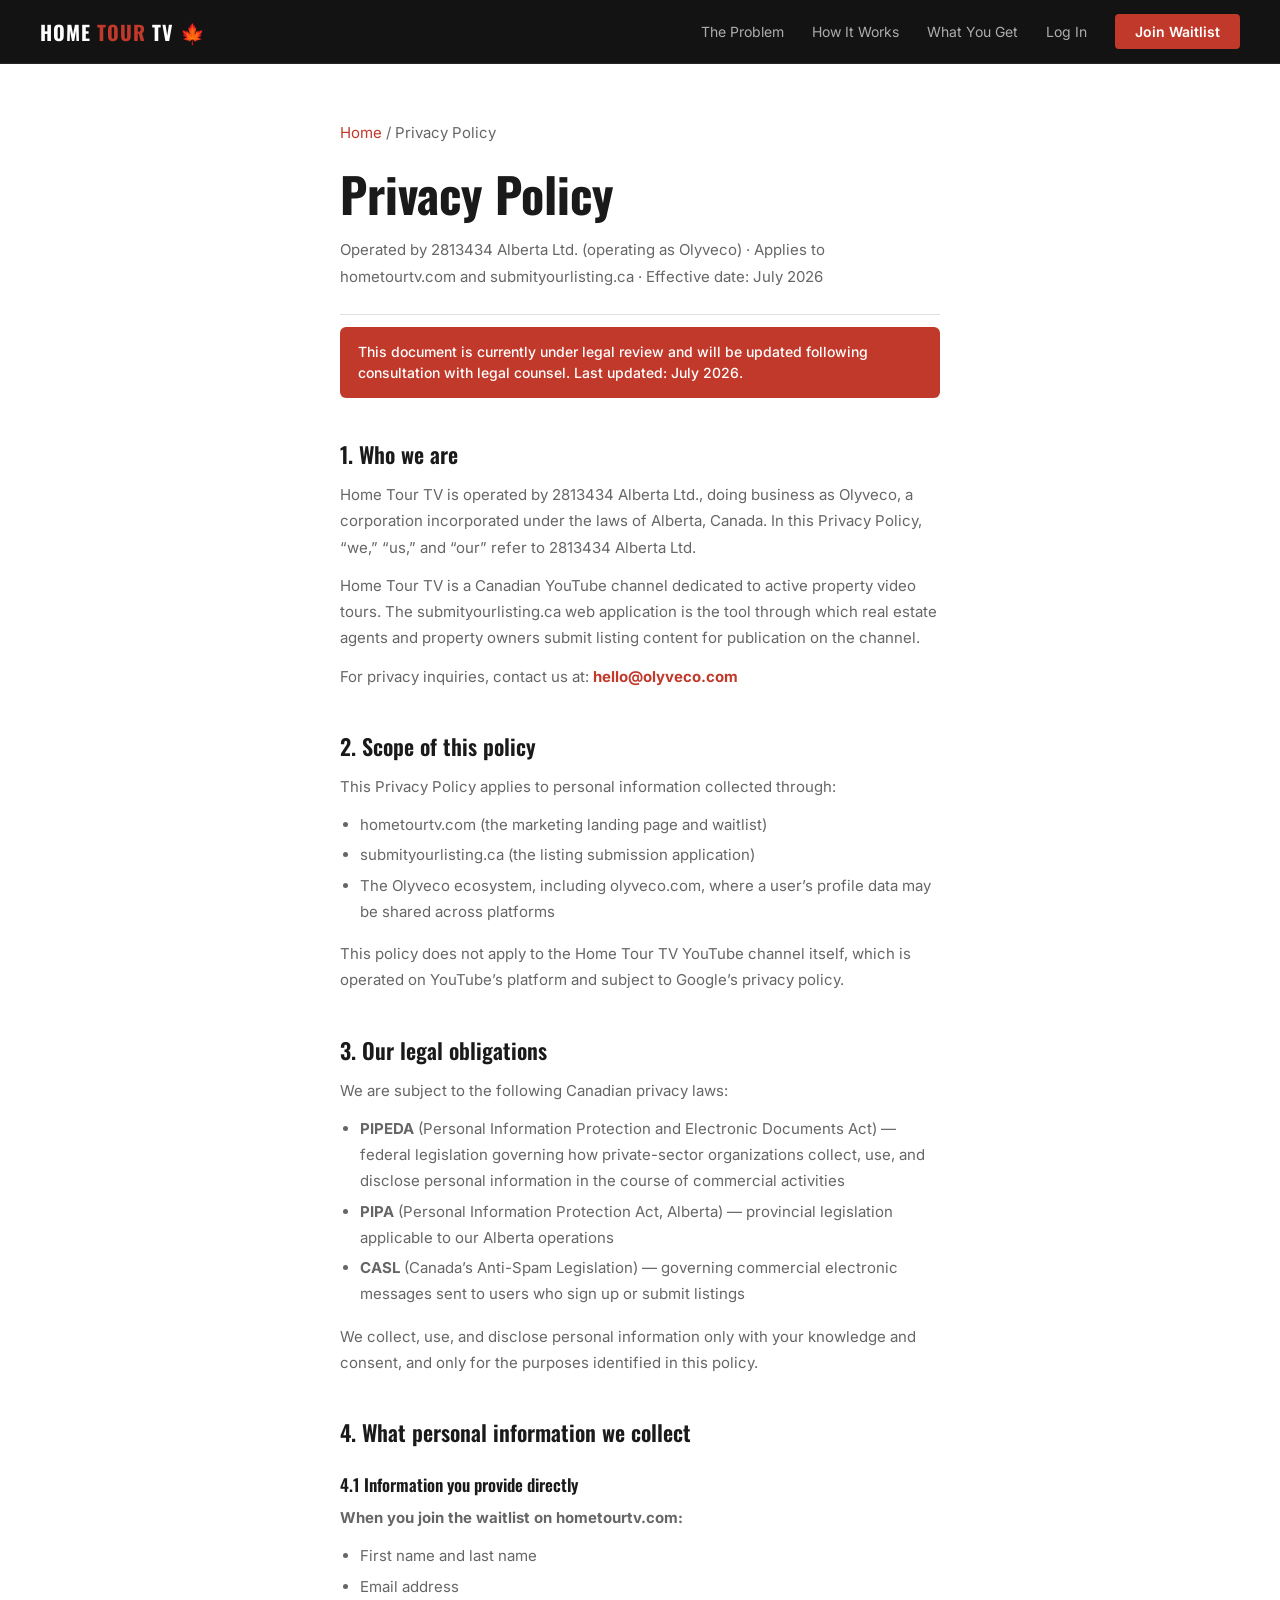
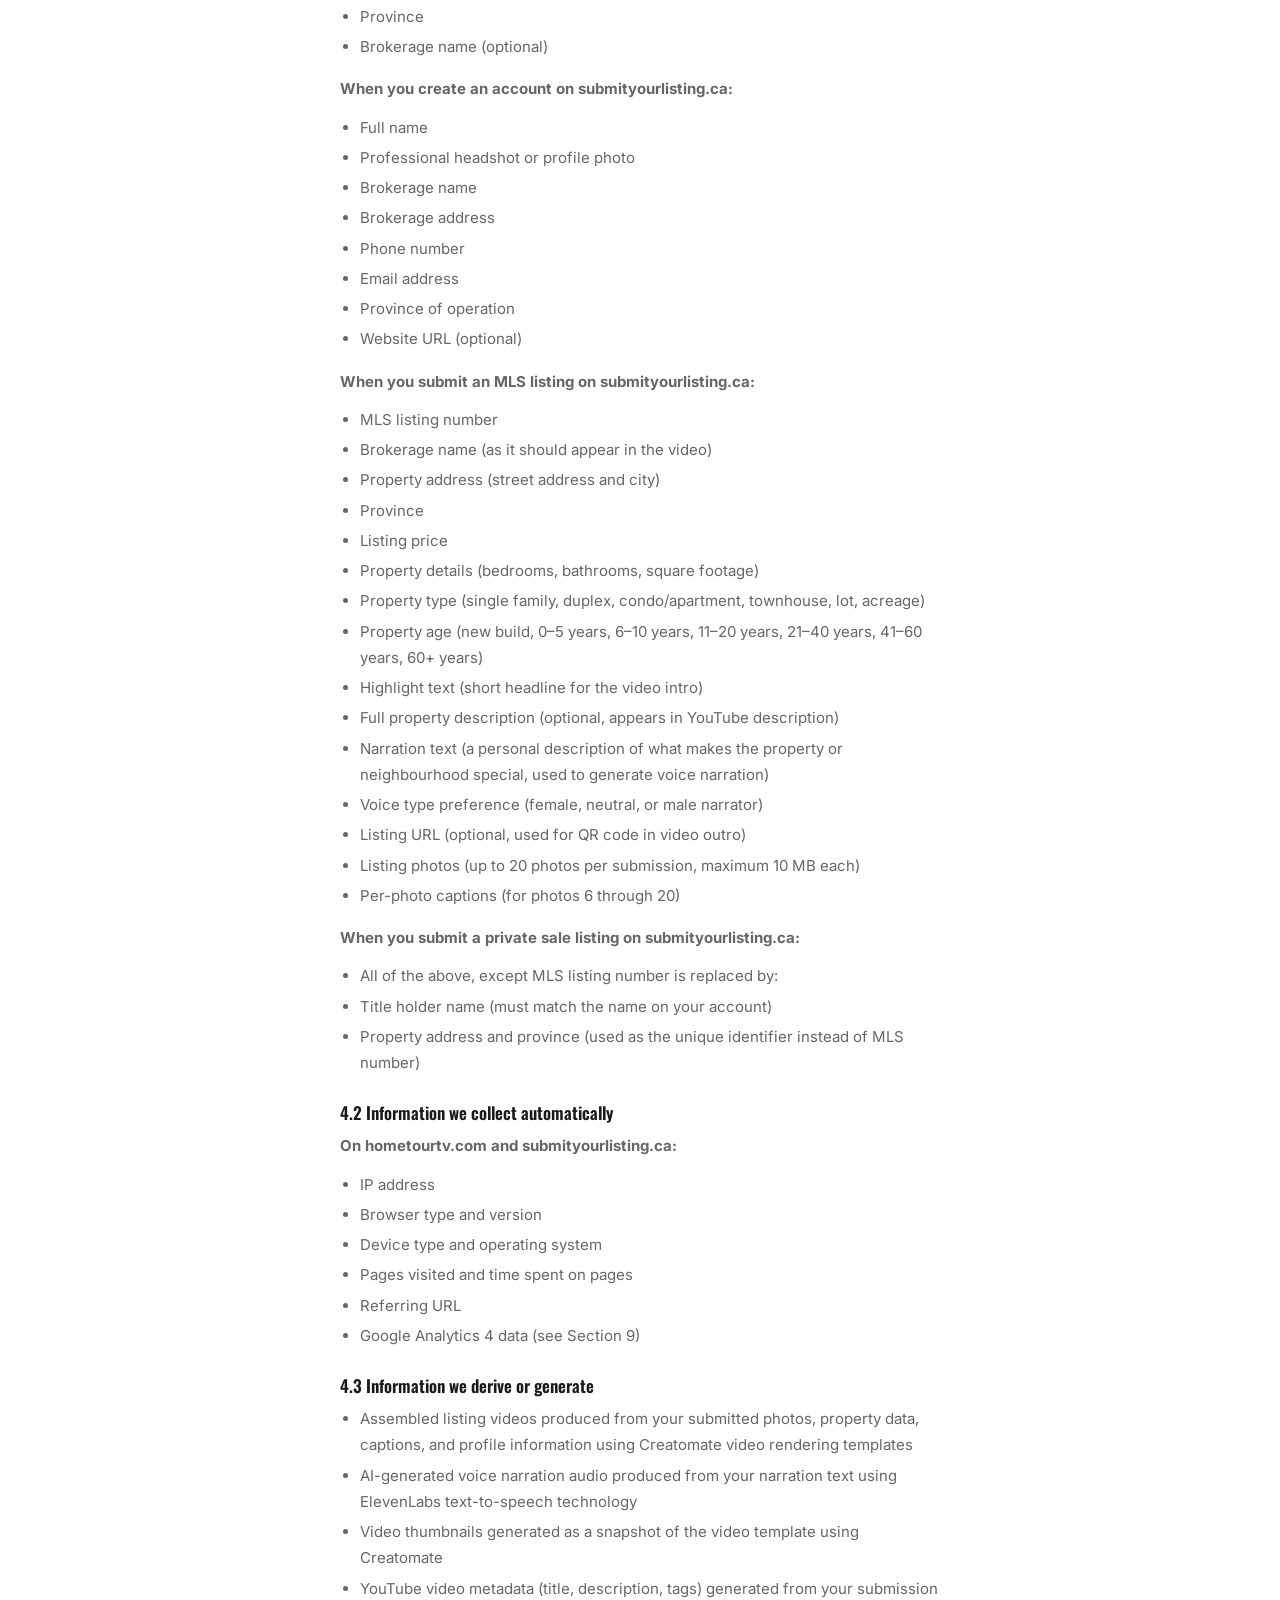
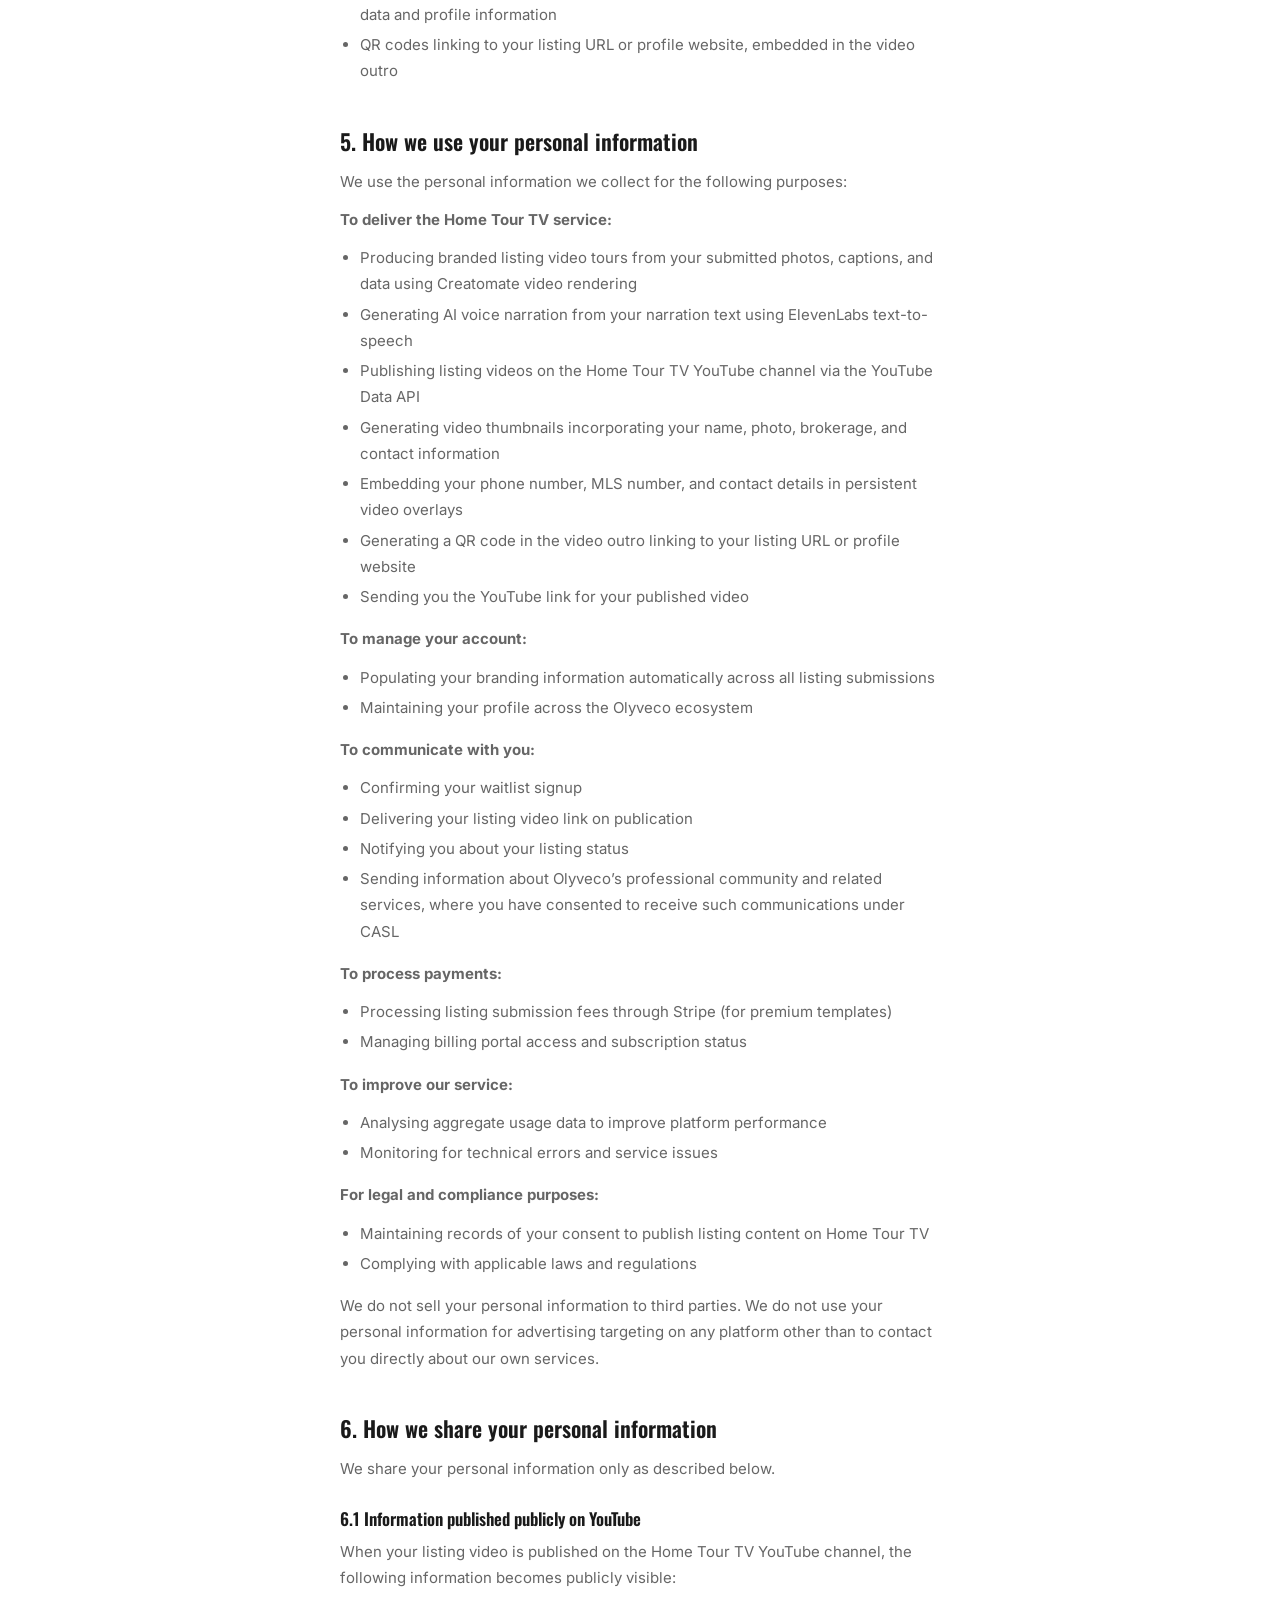
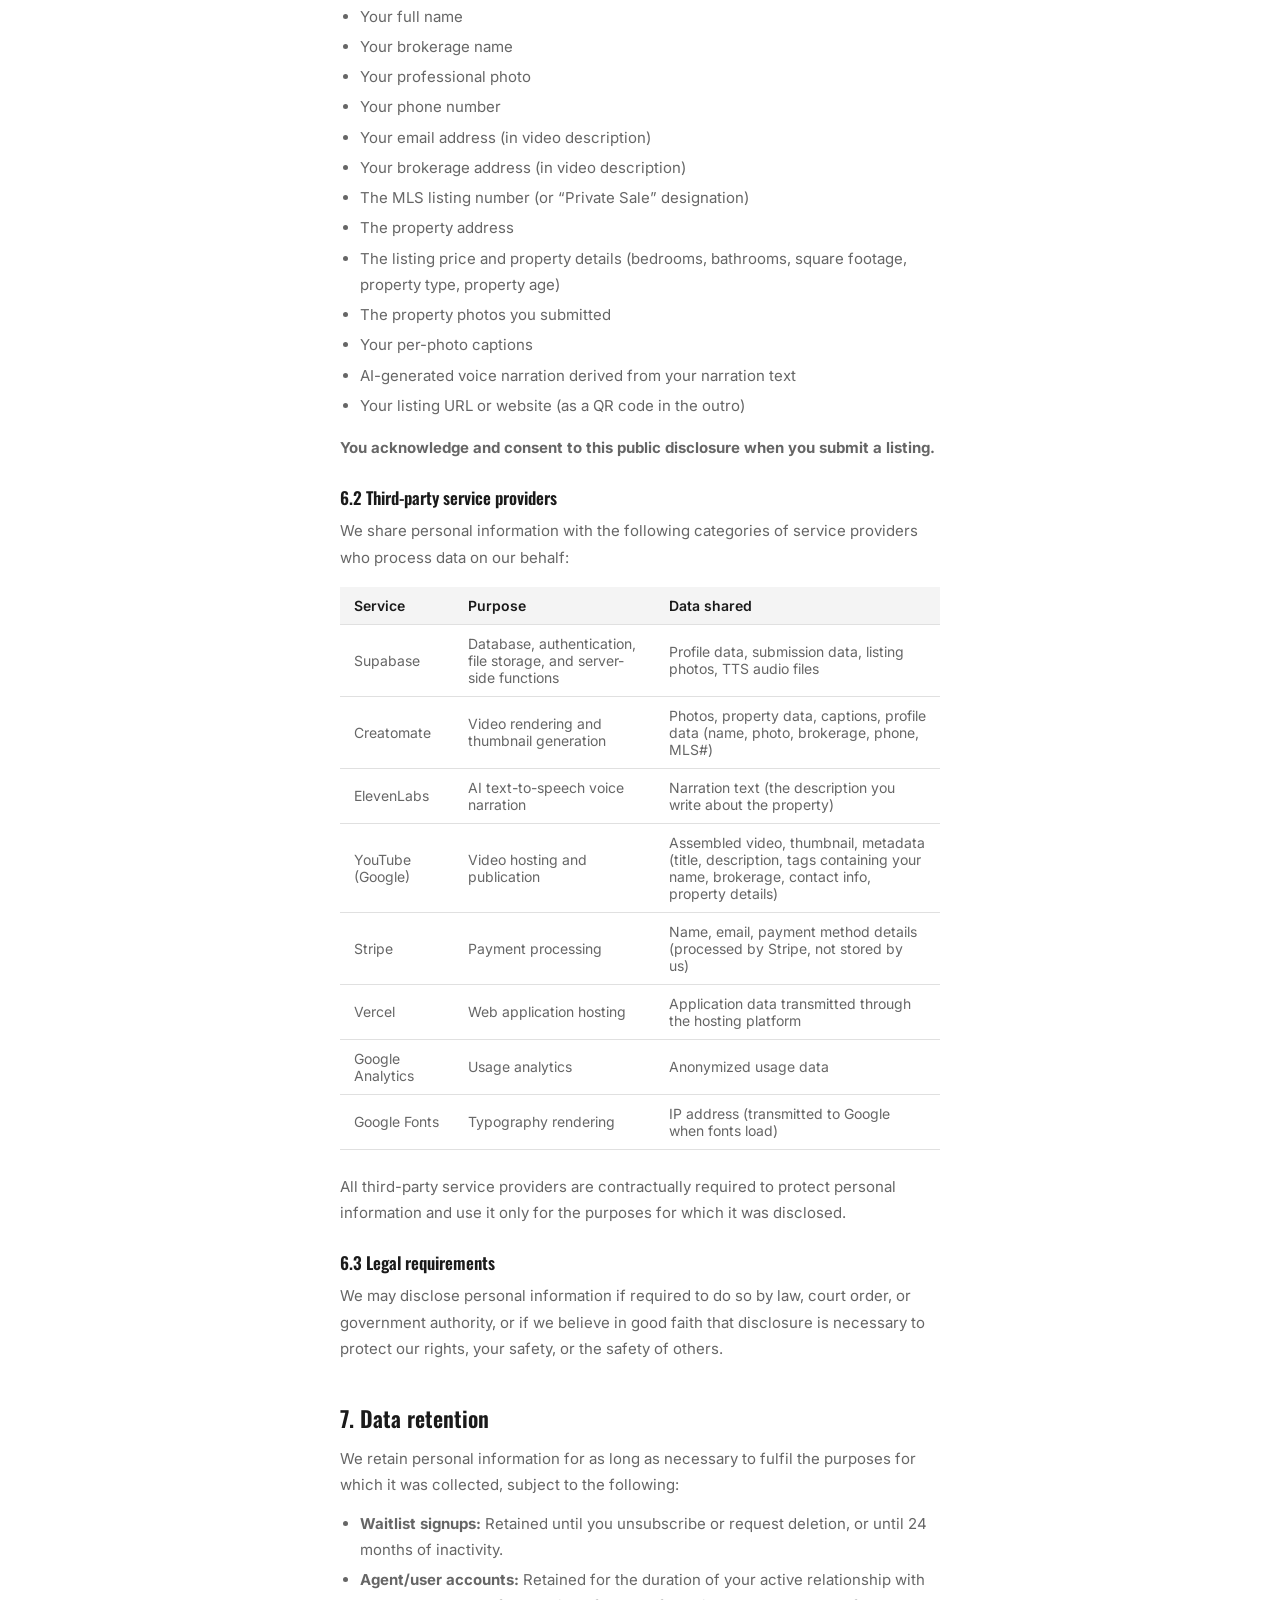
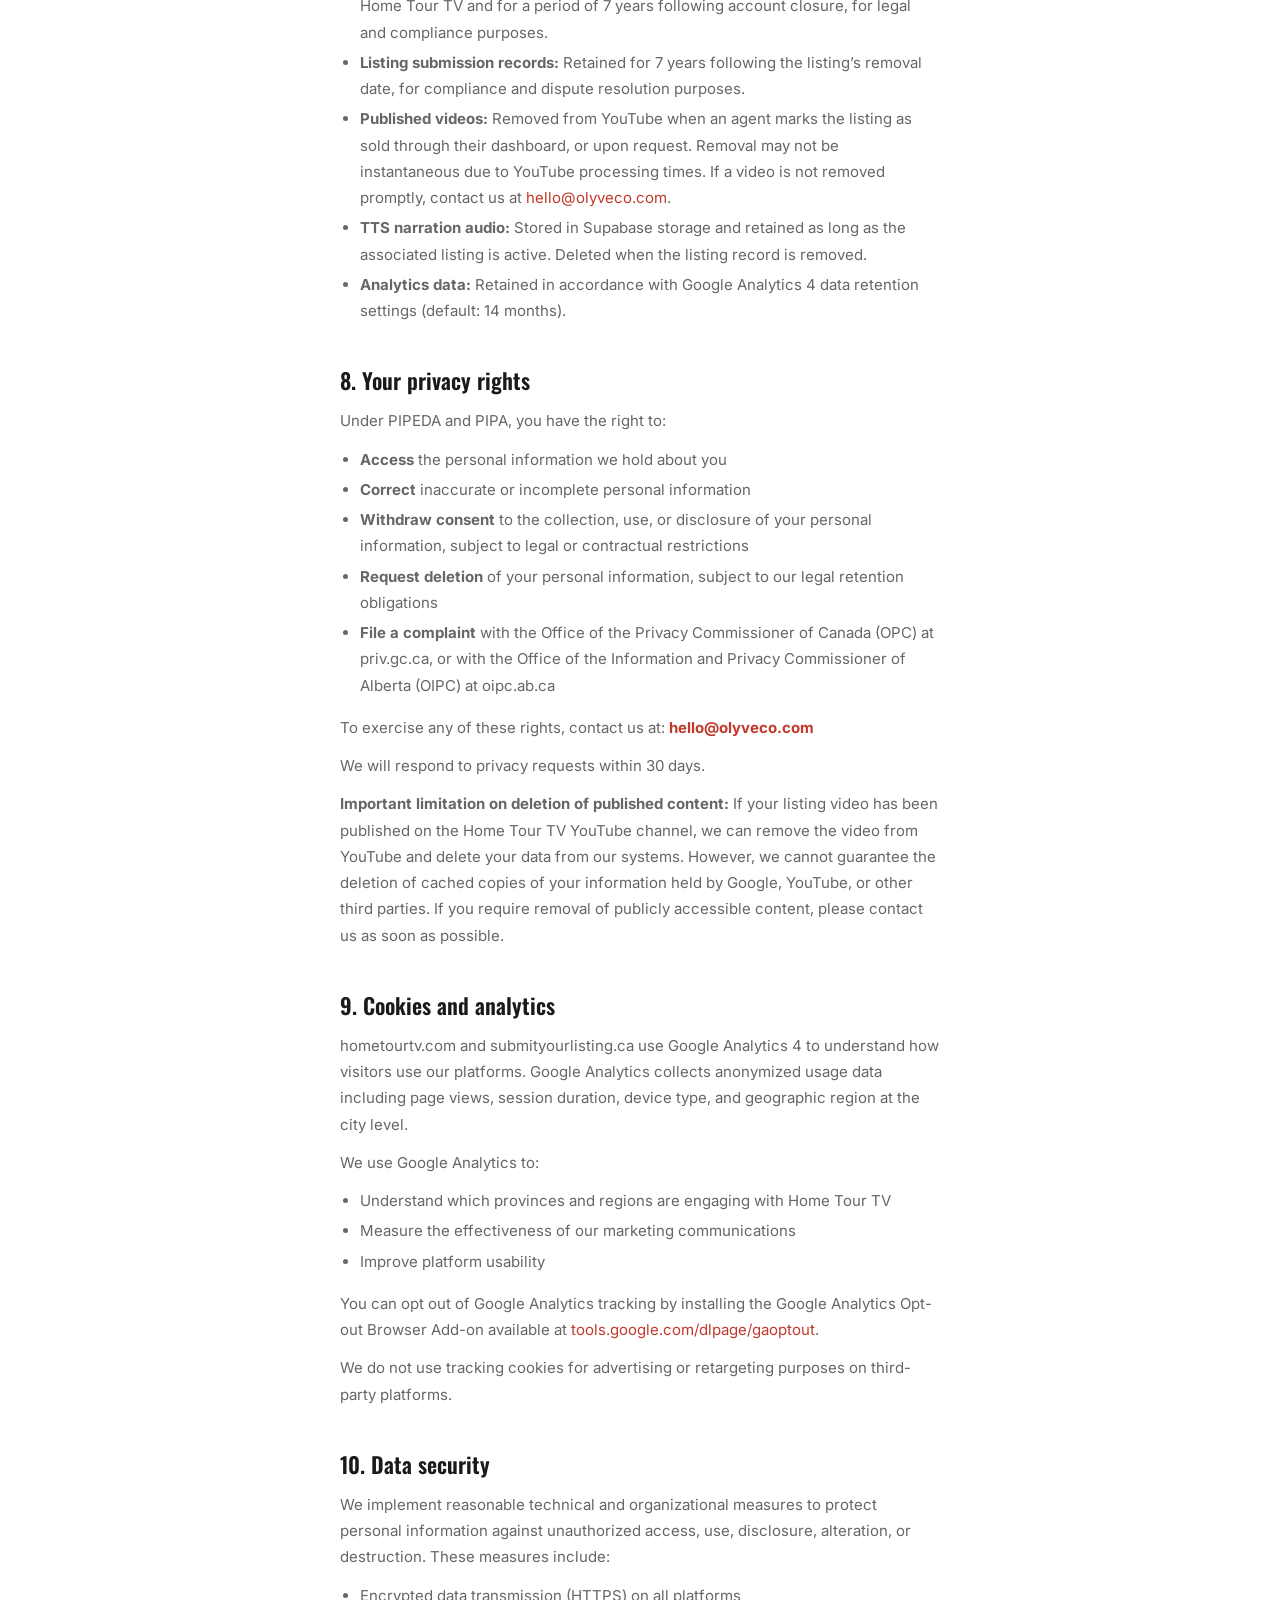
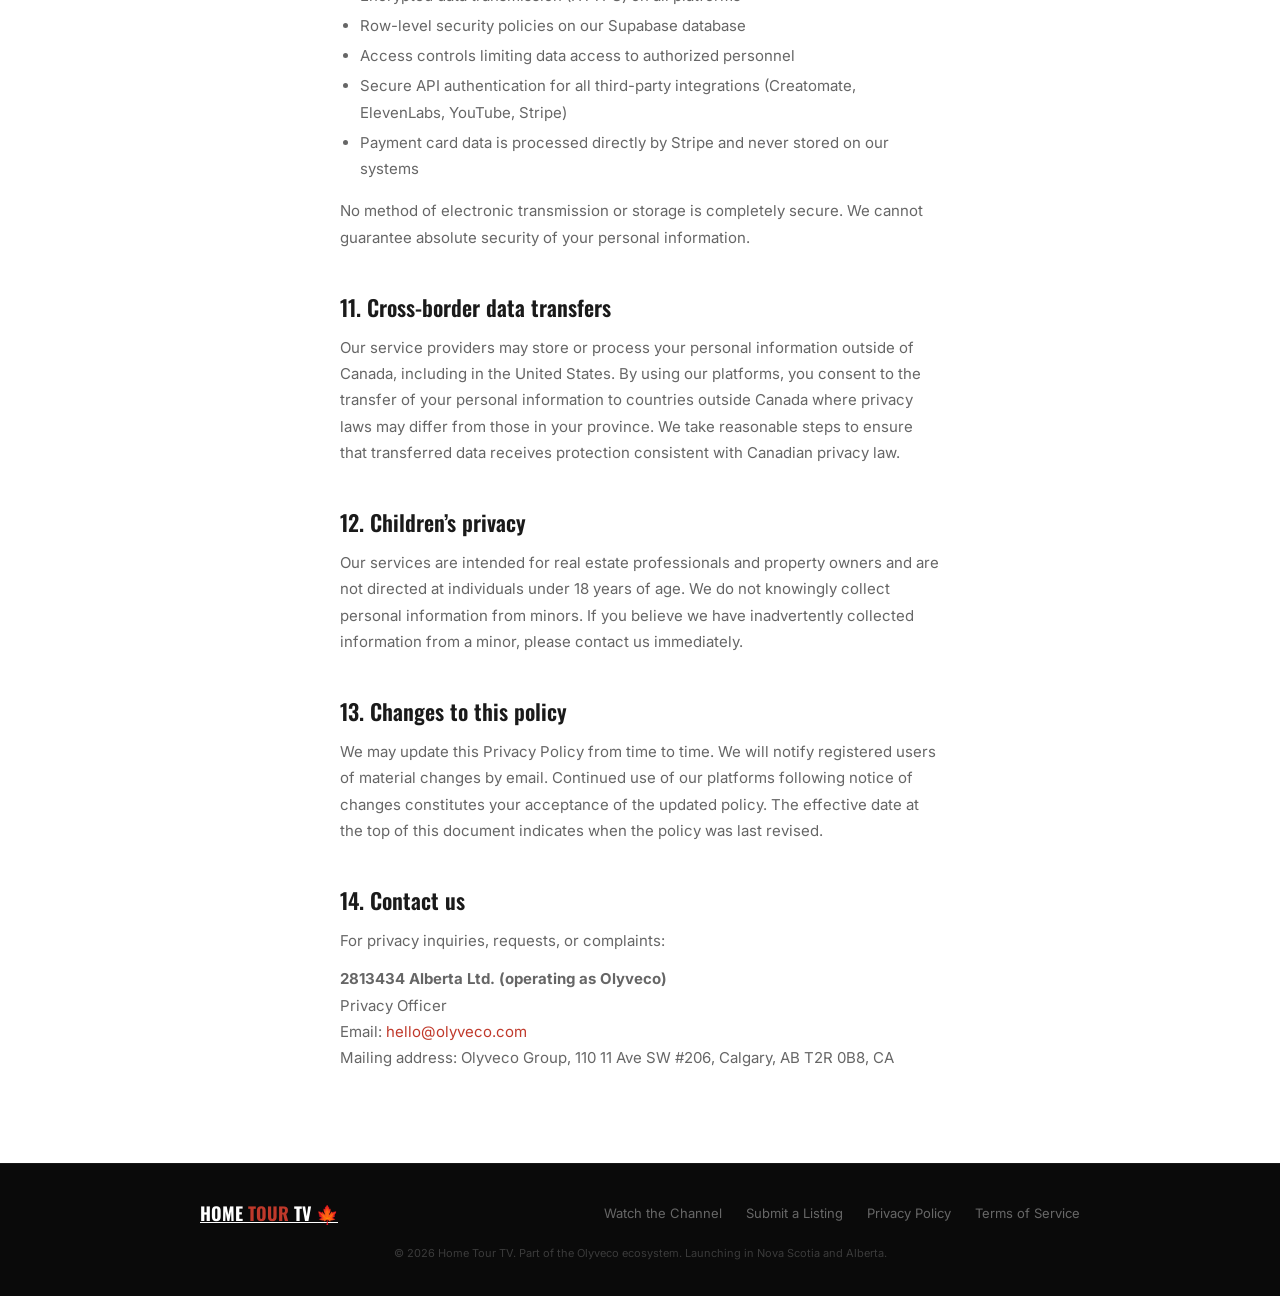
==== privacy-policy.html @ 57227f96 "Add /privacy-policy and /terms-of-service pages; fix 404s Full Privacy Policy and Terms of Service p" ====
<!DOCTYPE html>
<html lang="en">
<head>
<meta charset="UTF-8">
<meta name="viewport" content="width=device-width, initial-scale=1.0">
<title>Privacy Policy — Home Tour TV</title>
<meta name="description" content="Privacy Policy for Home Tour TV and submityourlisting.ca, operated by 2813434 Alberta Ltd. (Olyveco).">
<link rel="canonical" href="https://hometourtv.com/privacy-policy">
<link rel="icon" href="/images/favicon.png" type="image/png">
<link href="https://fonts.googleapis.com/css2?family=Oswald:wght@400;600;700&family=Inter:wght@400;500;600&display=swap" rel="stylesheet">
<link rel="stylesheet" href="/css/styles.css">
</head>
<body>

<nav>
  <a href="/" class="nav-logo-link"><div class="nav-logo">HOME <span>TOUR</span> TV &#127809;</div></a>
  <div class="nav-links">
    <a href="/#problem">The Problem</a>
    <a href="/#how">How It Works</a>
    <a href="/#features">What You Get</a>
    <a href="https://submityourlisting.ca/login">Log In</a>
    <a href="/#waitlist" class="nav-cta">Join Waitlist</a>
  </div>
</nav>

<div class="legal-page">
  <div class="legal-wrap">
    <p class="legal-breadcrumb"><a href="/">Home</a> / Privacy Policy</p>
    <h1>Privacy Policy</h1>
    <p class="legal-meta">Operated by 2813434 Alberta Ltd. (operating as Olyveco) &middot; Applies to hometourtv.com and submityourlisting.ca &middot; Effective date: July 2026</p>

    <div class="legal-banner">
      This document is currently under legal review and will be updated following consultation with legal counsel. Last updated: July 2026.
    </div>

    <h2>1. Who we are</h2>
    <p>Home Tour TV is operated by 2813434 Alberta Ltd., doing business as Olyveco, a corporation incorporated under the laws of Alberta, Canada. In this Privacy Policy, &ldquo;we,&rdquo; &ldquo;us,&rdquo; and &ldquo;our&rdquo; refer to 2813434 Alberta Ltd.</p>
    <p>Home Tour TV is a Canadian YouTube channel dedicated to active property video tours. The submityourlisting.ca web application is the tool through which real estate agents and property owners submit listing content for publication on the channel.</p>
    <p>For privacy inquiries, contact us at: <strong><a href="mailto:hello@olyveco.com">hello@olyveco.com</a></strong></p>

    <h2>2. Scope of this policy</h2>
    <p>This Privacy Policy applies to personal information collected through:</p>
    <ul>
      <li>hometourtv.com (the marketing landing page and waitlist)</li>
      <li>submityourlisting.ca (the listing submission application)</li>
      <li>The Olyveco ecosystem, including olyveco.com, where a user&rsquo;s profile data may be shared across platforms</li>
    </ul>
    <p>This policy does not apply to the Home Tour TV YouTube channel itself, which is operated on YouTube&rsquo;s platform and subject to Google&rsquo;s privacy policy.</p>

    <h2>3. Our legal obligations</h2>
    <p>We are subject to the following Canadian privacy laws:</p>
    <ul>
      <li><strong>PIPEDA</strong> (Personal Information Protection and Electronic Documents Act) &mdash; federal legislation governing how private-sector organizations collect, use, and disclose personal information in the course of commercial activities</li>
      <li><strong>PIPA</strong> (Personal Information Protection Act, Alberta) &mdash; provincial legislation applicable to our Alberta operations</li>
      <li><strong>CASL</strong> (Canada&rsquo;s Anti-Spam Legislation) &mdash; governing commercial electronic messages sent to users who sign up or submit listings</li>
    </ul>
    <p>We collect, use, and disclose personal information only with your knowledge and consent, and only for the purposes identified in this policy.</p>

    <h2>4. What personal information we collect</h2>

    <h3>4.1 Information you provide directly</h3>
    <p><strong>When you join the waitlist on hometourtv.com:</strong></p>
    <ul>
      <li>First name and last name</li>
      <li>Email address</li>
      <li>Province</li>
      <li>Brokerage name (optional)</li>
    </ul>
    <p><strong>When you create an account on submityourlisting.ca:</strong></p>
    <ul>
      <li>Full name</li>
      <li>Professional headshot or profile photo</li>
      <li>Brokerage name</li>
      <li>Brokerage address</li>
      <li>Phone number</li>
      <li>Email address</li>
      <li>Province of operation</li>
      <li>Website URL (optional)</li>
    </ul>
    <p><strong>When you submit an MLS listing on submityourlisting.ca:</strong></p>
    <ul>
      <li>MLS listing number</li>
      <li>Brokerage name (as it should appear in the video)</li>
      <li>Property address (street address and city)</li>
      <li>Province</li>
      <li>Listing price</li>
      <li>Property details (bedrooms, bathrooms, square footage)</li>
      <li>Property type (single family, duplex, condo/apartment, townhouse, lot, acreage)</li>
      <li>Property age (new build, 0&ndash;5 years, 6&ndash;10 years, 11&ndash;20 years, 21&ndash;40 years, 41&ndash;60 years, 60+ years)</li>
      <li>Highlight text (short headline for the video intro)</li>
      <li>Full property description (optional, appears in YouTube description)</li>
      <li>Narration text (a personal description of what makes the property or neighbourhood special, used to generate voice narration)</li>
      <li>Voice type preference (female, neutral, or male narrator)</li>
      <li>Listing URL (optional, used for QR code in video outro)</li>
      <li>Listing photos (up to 20 photos per submission, maximum 10 MB each)</li>
      <li>Per-photo captions (for photos 6 through 20)</li>
    </ul>
    <p><strong>When you submit a private sale listing on submityourlisting.ca:</strong></p>
    <ul>
      <li>All of the above, except MLS listing number is replaced by:</li>
      <li>Title holder name (must match the name on your account)</li>
      <li>Property address and province (used as the unique identifier instead of MLS number)</li>
    </ul>

    <h3>4.2 Information we collect automatically</h3>
    <p><strong>On hometourtv.com and submityourlisting.ca:</strong></p>
    <ul>
      <li>IP address</li>
      <li>Browser type and version</li>
      <li>Device type and operating system</li>
      <li>Pages visited and time spent on pages</li>
      <li>Referring URL</li>
      <li>Google Analytics 4 data (see Section 9)</li>
    </ul>

    <h3>4.3 Information we derive or generate</h3>
    <ul>
      <li>Assembled listing videos produced from your submitted photos, property data, captions, and profile information using Creatomate video rendering templates</li>
      <li>AI-generated voice narration audio produced from your narration text using ElevenLabs text-to-speech technology</li>
      <li>Video thumbnails generated as a snapshot of the video template using Creatomate</li>
      <li>YouTube video metadata (title, description, tags) generated from your submission data and profile information</li>
      <li>QR codes linking to your listing URL or profile website, embedded in the video outro</li>
    </ul>

    <h2>5. How we use your personal information</h2>
    <p>We use the personal information we collect for the following purposes:</p>
    <p><strong>To deliver the Home Tour TV service:</strong></p>
    <ul>
      <li>Producing branded listing video tours from your submitted photos, captions, and data using Creatomate video rendering</li>
      <li>Generating AI voice narration from your narration text using ElevenLabs text-to-speech</li>
      <li>Publishing listing videos on the Home Tour TV YouTube channel via the YouTube Data API</li>
      <li>Generating video thumbnails incorporating your name, photo, brokerage, and contact information</li>
      <li>Embedding your phone number, MLS number, and contact details in persistent video overlays</li>
      <li>Generating a QR code in the video outro linking to your listing URL or profile website</li>
      <li>Sending you the YouTube link for your published video</li>
    </ul>
    <p><strong>To manage your account:</strong></p>
    <ul>
      <li>Populating your branding information automatically across all listing submissions</li>
      <li>Maintaining your profile across the Olyveco ecosystem</li>
    </ul>
    <p><strong>To communicate with you:</strong></p>
    <ul>
      <li>Confirming your waitlist signup</li>
      <li>Delivering your listing video link on publication</li>
      <li>Notifying you about your listing status</li>
      <li>Sending information about Olyveco&rsquo;s professional community and related services, where you have consented to receive such communications under CASL</li>
    </ul>
    <p><strong>To process payments:</strong></p>
    <ul>
      <li>Processing listing submission fees through Stripe (for premium templates)</li>
      <li>Managing billing portal access and subscription status</li>
    </ul>
    <p><strong>To improve our service:</strong></p>
    <ul>
      <li>Analysing aggregate usage data to improve platform performance</li>
      <li>Monitoring for technical errors and service issues</li>
    </ul>
    <p><strong>For legal and compliance purposes:</strong></p>
    <ul>
      <li>Maintaining records of your consent to publish listing content on Home Tour TV</li>
      <li>Complying with applicable laws and regulations</li>
    </ul>
    <p>We do not sell your personal information to third parties. We do not use your personal information for advertising targeting on any platform other than to contact you directly about our own services.</p>

    <h2>6. How we share your personal information</h2>
    <p>We share your personal information only as described below.</p>

    <h3>6.1 Information published publicly on YouTube</h3>
    <p>When your listing video is published on the Home Tour TV YouTube channel, the following information becomes publicly visible:</p>
    <ul>
      <li>Your full name</li>
      <li>Your brokerage name</li>
      <li>Your professional photo</li>
      <li>Your phone number</li>
      <li>Your email address (in video description)</li>
      <li>Your brokerage address (in video description)</li>
      <li>The MLS listing number (or &ldquo;Private Sale&rdquo; designation)</li>
      <li>The property address</li>
      <li>The listing price and property details (bedrooms, bathrooms, square footage, property type, property age)</li>
      <li>The property photos you submitted</li>
      <li>Your per-photo captions</li>
      <li>AI-generated voice narration derived from your narration text</li>
      <li>Your listing URL or website (as a QR code in the outro)</li>
    </ul>
    <p><strong>You acknowledge and consent to this public disclosure when you submit a listing.</strong></p>

    <h3>6.2 Third-party service providers</h3>
    <p>We share personal information with the following categories of service providers who process data on our behalf:</p>
    <table class="legal-table">
      <thead>
        <tr><th>Service</th><th>Purpose</th><th>Data shared</th></tr>
      </thead>
      <tbody>
        <tr><td>Supabase</td><td>Database, authentication, file storage, and server-side functions</td><td>Profile data, submission data, listing photos, TTS audio files</td></tr>
        <tr><td>Creatomate</td><td>Video rendering and thumbnail generation</td><td>Photos, property data, captions, profile data (name, photo, brokerage, phone, MLS#)</td></tr>
        <tr><td>ElevenLabs</td><td>AI text-to-speech voice narration</td><td>Narration text (the description you write about the property)</td></tr>
        <tr><td>YouTube (Google)</td><td>Video hosting and publication</td><td>Assembled video, thumbnail, metadata (title, description, tags containing your name, brokerage, contact info, property details)</td></tr>
        <tr><td>Stripe</td><td>Payment processing</td><td>Name, email, payment method details (processed by Stripe, not stored by us)</td></tr>
        <tr><td>Vercel</td><td>Web application hosting</td><td>Application data transmitted through the hosting platform</td></tr>
        <tr><td>Google Analytics</td><td>Usage analytics</td><td>Anonymized usage data</td></tr>
        <tr><td>Google Fonts</td><td>Typography rendering</td><td>IP address (transmitted to Google when fonts load)</td></tr>
      </tbody>
    </table>
    <p>All third-party service providers are contractually required to protect personal information and use it only for the purposes for which it was disclosed.</p>

    <h3>6.3 Legal requirements</h3>
    <p>We may disclose personal information if required to do so by law, court order, or government authority, or if we believe in good faith that disclosure is necessary to protect our rights, your safety, or the safety of others.</p>

    <h2>7. Data retention</h2>
    <p>We retain personal information for as long as necessary to fulfil the purposes for which it was collected, subject to the following:</p>
    <ul>
      <li><strong>Waitlist signups:</strong> Retained until you unsubscribe or request deletion, or until 24 months of inactivity.</li>
      <li><strong>Agent/user accounts:</strong> Retained for the duration of your active relationship with Home Tour TV and for a period of 7 years following account closure, for legal and compliance purposes.</li>
      <li><strong>Listing submission records:</strong> Retained for 7 years following the listing&rsquo;s removal date, for compliance and dispute resolution purposes.</li>
      <li><strong>Published videos:</strong> Removed from YouTube when an agent marks the listing as sold through their dashboard, or upon request. Removal may not be instantaneous due to YouTube processing times. If a video is not removed promptly, contact us at <a href="mailto:hello@olyveco.com">hello@olyveco.com</a>.</li>
      <li><strong>TTS narration audio:</strong> Stored in Supabase storage and retained as long as the associated listing is active. Deleted when the listing record is removed.</li>
      <li><strong>Analytics data:</strong> Retained in accordance with Google Analytics 4 data retention settings (default: 14 months).</li>
    </ul>

    <h2>8. Your privacy rights</h2>
    <p>Under PIPEDA and PIPA, you have the right to:</p>
    <ul>
      <li><strong>Access</strong> the personal information we hold about you</li>
      <li><strong>Correct</strong> inaccurate or incomplete personal information</li>
      <li><strong>Withdraw consent</strong> to the collection, use, or disclosure of your personal information, subject to legal or contractual restrictions</li>
      <li><strong>Request deletion</strong> of your personal information, subject to our legal retention obligations</li>
      <li><strong>File a complaint</strong> with the Office of the Privacy Commissioner of Canada (OPC) at priv.gc.ca, or with the Office of the Information and Privacy Commissioner of Alberta (OIPC) at oipc.ab.ca</li>
    </ul>
    <p>To exercise any of these rights, contact us at: <strong><a href="mailto:hello@olyveco.com">hello@olyveco.com</a></strong></p>
    <p>We will respond to privacy requests within 30 days.</p>
    <p><strong>Important limitation on deletion of published content:</strong> If your listing video has been published on the Home Tour TV YouTube channel, we can remove the video from YouTube and delete your data from our systems. However, we cannot guarantee the deletion of cached copies of your information held by Google, YouTube, or other third parties. If you require removal of publicly accessible content, please contact us as soon as possible.</p>

    <h2>9. Cookies and analytics</h2>
    <p>hometourtv.com and submityourlisting.ca use Google Analytics 4 to understand how visitors use our platforms. Google Analytics collects anonymized usage data including page views, session duration, device type, and geographic region at the city level.</p>
    <p>We use Google Analytics to:</p>
    <ul>
      <li>Understand which provinces and regions are engaging with Home Tour TV</li>
      <li>Measure the effectiveness of our marketing communications</li>
      <li>Improve platform usability</li>
    </ul>
    <p>You can opt out of Google Analytics tracking by installing the Google Analytics Opt-out Browser Add-on available at <a href="https://tools.google.com/dlpage/gaoptout" target="_blank" rel="noopener">tools.google.com/dlpage/gaoptout</a>.</p>
    <p>We do not use tracking cookies for advertising or retargeting purposes on third-party platforms.</p>

    <h2>10. Data security</h2>
    <p>We implement reasonable technical and organizational measures to protect personal information against unauthorized access, use, disclosure, alteration, or destruction. These measures include:</p>
    <ul>
      <li>Encrypted data transmission (HTTPS) on all platforms</li>
      <li>Row-level security policies on our Supabase database</li>
      <li>Access controls limiting data access to authorized personnel</li>
      <li>Secure API authentication for all third-party integrations (Creatomate, ElevenLabs, YouTube, Stripe)</li>
      <li>Payment card data is processed directly by Stripe and never stored on our systems</li>
    </ul>
    <p>No method of electronic transmission or storage is completely secure. We cannot guarantee absolute security of your personal information.</p>

    <h2>11. Cross-border data transfers</h2>
    <p>Our service providers may store or process your personal information outside of Canada, including in the United States. By using our platforms, you consent to the transfer of your personal information to countries outside Canada where privacy laws may differ from those in your province. We take reasonable steps to ensure that transferred data receives protection consistent with Canadian privacy law.</p>

    <h2>12. Children&rsquo;s privacy</h2>
    <p>Our services are intended for real estate professionals and property owners and are not directed at individuals under 18 years of age. We do not knowingly collect personal information from minors. If you believe we have inadvertently collected information from a minor, please contact us immediately.</p>

    <h2>13. Changes to this policy</h2>
    <p>We may update this Privacy Policy from time to time. We will notify registered users of material changes by email. Continued use of our platforms following notice of changes constitutes your acceptance of the updated policy. The effective date at the top of this document indicates when the policy was last revised.</p>

    <h2>14. Contact us</h2>
    <p>For privacy inquiries, requests, or complaints:</p>
    <p>
      <strong>2813434 Alberta Ltd. (operating as Olyveco)</strong><br>
      Privacy Officer<br>
      Email: <a href="mailto:hello@olyveco.com">hello@olyveco.com</a><br>
      Mailing address: Olyveco Group, 110 11 Ave SW #206, Calgary, AB T2R 0B8, CA
    </p>
  </div>
</div>

<footer>
  <div class="footer-row">
    <a href="/" class="footer-brand">HOME <span>TOUR</span> TV &#127809;</a>
    <div class="footer-nav">
      <a href="https://www.youtube.com/@HomeTourTV" target="_blank" rel="noopener">Watch the Channel</a>
      <a href="https://submityourlisting.ca">Submit a Listing</a>
      <a href="/privacy-policy">Privacy Policy</a>
      <a href="/terms-of-service">Terms of Service</a>
    </div>
  </div>
  <p class="footer-copy">&#169; 2026 Home Tour TV. Part of the Olyveco ecosystem. Launching in Nova Scotia and Alberta.</p>
</footer>

</body>
</html>
---- css/styles.css ----
/* === Reset & Variables === */
*, *::before, *::after { margin: 0; padding: 0; box-sizing: border-box; }

:root {
  --red: #C0392B;
  --red-dark: #8B1A1A;
  --black: #0A0A0A;
  --white: #FFFFFF;
  --gray: #F4F4F4;
  --text: #1A1A1A;
  --muted: #666666;
}

body {
  font-family: 'Inter', sans-serif;
  background: var(--white);
  color: var(--text);
  overflow-x: hidden;
}

/* === Navigation === */
nav {
  position: fixed;
  top: 0;
  left: 0;
  right: 0;
  z-index: 100;
  background: rgba(10, 10, 10, 0.96);
  backdrop-filter: blur(8px);
  -webkit-backdrop-filter: blur(8px);
  display: flex;
  align-items: center;
  justify-content: space-between;
  padding: 14px 40px;
  border-bottom: 1px solid rgba(255, 255, 255, 0.08);
}

.nav-logo {
  font-family: 'Oswald', sans-serif;
  font-weight: 700;
  font-size: 20px;
  color: var(--white);
  letter-spacing: 1px;
}

.nav-logo span { color: var(--red); }

.nav-links {
  display: flex;
  align-items: center;
  gap: 0;
}

.nav-links a {
  color: rgba(255, 255, 255, 0.65);
  text-decoration: none;
  font-size: 14px;
  margin-left: 28px;
  transition: color 0.2s;
}

.nav-links a:hover { color: var(--white); }

.nav-cta {
  background: var(--red) !important;
  color: var(--white) !important;
  padding: 9px 20px;
  border-radius: 4px;
  font-weight: 600;
  font-size: 13px;
}

/* === Hero === */
.hero {
  background: var(--black);
  min-height: 100vh;
  display: flex;
  flex-direction: column;
  justify-content: center;
  padding: 120px 40px 80px;
  position: relative;
  overflow: hidden;
}

.hero::before {
  content: '';
  position: absolute;
  top: 0;
  left: 0;
  right: 0;
  bottom: 0;
  background: radial-gradient(ellipse at 70% 50%, rgba(192, 57, 43, 0.08) 0%, transparent 70%);
  pointer-events: none;
}

.hero-inner {
  max-width: 800px;
  position: relative;
}

.hero-eyebrow {
  display: inline-flex;
  align-items: center;
  gap: 8px;
  background: rgba(192, 57, 43, 0.15);
  border: 1px solid rgba(192, 57, 43, 0.3);
  border-radius: 3px;
  padding: 6px 14px;
  margin-bottom: 32px;
}

.hero-eyebrow span {
  font-size: 12px;
  font-weight: 600;
  color: var(--red);
  text-transform: uppercase;
  letter-spacing: 2px;
}

.hero h1 {
  font-family: 'Oswald', sans-serif;
  font-weight: 700;
  font-size: clamp(52px, 8vw, 96px);
  line-height: 0.92;
  color: var(--white);
  letter-spacing: -1px;
  margin-bottom: 28px;
}

.hero h1 em {
  color: var(--red);
  font-style: normal;
}

.hero-sub {
  font-size: 18px;
  color: rgba(255, 255, 255, 0.62);
  line-height: 1.65;
  max-width: 520px;
  margin-bottom: 44px;
}

.hero-actions {
  display: flex;
  gap: 16px;
  flex-wrap: wrap;
  align-items: center;
}

.btn-primary {
  background: var(--red);
  color: var(--white);
  padding: 16px 32px;
  border-radius: 4px;
  font-weight: 600;
  font-size: 15px;
  text-decoration: none;
  display: inline-block;
  transition: background 0.2s;
  border: none;
  cursor: pointer;
}

.btn-primary:hover { background: var(--red-dark); }

.btn-ghost {
  background: transparent;
  color: rgba(255, 255, 255, 0.75);
  padding: 16px 32px;
  border-radius: 4px;
  font-weight: 500;
  font-size: 15px;
  text-decoration: none;
  display: inline-flex;
  align-items: center;
  gap: 10px;
  border: 1px solid rgba(255, 255, 255, 0.18);
  transition: all 0.2s;
}

.btn-ghost:hover {
  border-color: rgba(255, 255, 255, 0.45);
  color: var(--white);
}

.play-dot {
  width: 20px;
  height: 20px;
  background: var(--white);
  border-radius: 50%;
  display: flex;
  align-items: center;
  justify-content: center;
  flex-shrink: 0;
}

.play-dot::after {
  content: '';
  border-left: 7px solid var(--black);
  border-top: 4px solid transparent;
  border-bottom: 4px solid transparent;
  margin-left: 2px;
}

.hero-footnote {
  margin-top: 28px;
  font-size: 13px;
  color: rgba(255, 255, 255, 0.3);
}

/* === News Ticker === */
.ticker {
  background: var(--red);
  padding: 13px 0;
  overflow: hidden;
  white-space: nowrap;
}

.ticker-inner {
  display: inline-flex;
  animation: scroll 32s linear infinite;
}

.tick {
  font-family: 'Oswald', sans-serif;
  font-weight: 600;
  font-size: 13px;
  color: var(--white);
  letter-spacing: 2px;
  text-transform: uppercase;
  padding: 0 44px;
}

.tick-sep { color: rgba(255, 255, 255, 0.4); }

@keyframes scroll {
  0% { transform: translateX(0); }
  100% { transform: translateX(-50%); }
}

@media (prefers-reduced-motion: reduce) {
  .ticker-inner { animation: none; }
}

/* === Stats Bar === */
.stats-bar {
  background: var(--black);
  border-top: 1px solid rgba(255, 255, 255, 0.05);
  padding: 48px 40px;
}

.stats-row {
  max-width: 860px;
  margin: 0 auto;
  display: grid;
  grid-template-columns: repeat(3, 1fr);
  gap: 32px;
}

.stat { text-align: center; }

.stat-fig {
  font-family: 'Oswald', sans-serif;
  font-weight: 700;
  font-size: 56px;
  color: var(--red);
  line-height: 1;
  margin-bottom: 10px;
}

.stat-desc {
  font-size: 13px;
  color: rgba(255, 255, 255, 0.5);
  line-height: 1.55;
  max-width: 150px;
  margin: 0 auto;
}

/* === Shared Section Styles === */
.section { padding: 80px 40px; }
.wrap { max-width: 880px; margin: 0 auto; }

.eyebrow {
  font-size: 11px;
  font-weight: 700;
  color: var(--red);
  text-transform: uppercase;
  letter-spacing: 2.5px;
  margin-bottom: 16px;
}

.headline {
  font-family: 'Oswald', sans-serif;
  font-weight: 700;
  font-size: clamp(34px, 4.5vw, 56px);
  line-height: 1.02;
  margin-bottom: 20px;
}

.body-text {
  font-size: 16px;
  color: var(--muted);
  line-height: 1.72;
  max-width: 560px;
}

/* === Problem Section === */
.problem-bg { background: var(--gray); }

.problem-grid {
  display: grid;
  grid-template-columns: 1fr 1fr;
  gap: 52px;
  align-items: center;
  margin-top: 48px;
}

.vis {
  background: var(--black);
  border-radius: 10px;
  padding: 28px;
}

.vis-label {
  font-size: 10px;
  color: var(--red);
  font-weight: 700;
  letter-spacing: 2px;
  text-transform: uppercase;
  margin-bottom: 18px;
}

.search-pill {
  background: rgba(255, 255, 255, 0.06);
  border: 1px solid rgba(255, 255, 255, 0.1);
  border-radius: 6px;
  padding: 12px 14px;
  display: flex;
  align-items: center;
  gap: 10px;
  margin-bottom: 18px;
}

.search-pill span {
  font-size: 13px;
  color: rgba(255, 255, 255, 0.65);
}

.results-label {
  font-size: 10px;
  color: rgba(255, 255, 255, 0.28);
  margin-bottom: 10px;
  letter-spacing: 1px;
  text-transform: uppercase;
}

.result {
  border-left: 3px solid var(--red);
  background: rgba(255, 255, 255, 0.04);
  padding: 12px 14px;
  border-radius: 0 5px 5px 0;
  margin-bottom: 8px;
}

.result p {
  font-size: 12px;
  color: rgba(255, 255, 255, 0.8);
  line-height: 1.5;
}

.result .src {
  font-size: 11px;
  color: var(--red);
  margin-top: 5px;
}

.result-dim {
  border-left-color: rgba(255, 255, 255, 0.08);
  opacity: 0.35;
}

.result-dim .src { color: rgba(255, 255, 255, 0.2); }

.no-show {
  font-size: 11px;
  color: rgba(255, 255, 255, 0.2);
  text-align: center;
  margin-top: 14px;
  font-style: italic;
}

/* === How It Works === */
.steps-row {
  display: grid;
  grid-template-columns: repeat(3, 1fr);
  gap: 36px;
  margin-top: 56px;
  position: relative;
}

.step { position: relative; }

.step-num {
  font-family: 'Oswald', sans-serif;
  font-size: 80px;
  font-weight: 700;
  color: rgba(192, 57, 43, 0.1);
  line-height: 1;
  margin-bottom: -18px;
}

.step-icon {
  width: 50px;
  height: 50px;
  background: rgba(192, 57, 43, 0.1);
  border-radius: 10px;
  display: flex;
  align-items: center;
  justify-content: center;
  font-size: 24px;
  margin-bottom: 18px;
}

.step h3 {
  font-family: 'Oswald', sans-serif;
  font-size: 22px;
  font-weight: 600;
  margin-bottom: 10px;
}

.step p {
  font-size: 14px;
  color: var(--muted);
  line-height: 1.65;
}

.step-arrow {
  position: absolute;
  right: -22px;
  top: 38px;
  font-size: 22px;
  color: rgba(192, 57, 43, 0.25);
  font-weight: 300;
}

/* === Features (Dark) === */
.dark-section {
  background: var(--black);
  padding: 80px 40px;
}

.dark-section .eyebrow { color: var(--red); }
.dark-section .headline { color: var(--white); }

.dark-section .body-text {
  color: rgba(255, 255, 255, 0.5);
  margin-bottom: 48px;
}

.features-grid {
  display: grid;
  grid-template-columns: repeat(2, 1fr);
  gap: 2px;
  background: rgba(255, 255, 255, 0.05);
  border-radius: 10px;
  overflow: hidden;
}

.feat {
  background: rgba(255, 255, 255, 0.03);
  padding: 28px;
  transition: background 0.2s;
}

.feat:hover { background: rgba(255, 255, 255, 0.06); }
.feat-ico { font-size: 26px; margin-bottom: 12px; }

.feat h4 {
  font-family: 'Oswald', sans-serif;
  font-size: 19px;
  font-weight: 600;
  color: var(--white);
  margin-bottom: 8px;
}

.feat p {
  font-size: 13px;
  color: rgba(255, 255, 255, 0.48);
  line-height: 1.65;
}

/* === Waitlist Form === */
.form-bg {
  background: var(--red);
  padding: 88px 40px;
}

.form-wrap {
  max-width: 660px;
  margin: 0 auto;
  text-align: center;
}

.form-wrap .eyebrow { color: rgba(255, 255, 255, 0.65); }
.form-wrap .headline { color: var(--white); margin-bottom: 12px; }

.form-wrap .body-text {
  color: rgba(255, 255, 255, 0.78);
  margin: 0 auto 40px;
  max-width: 480px;
}

.field-group {
  display: flex;
  flex-direction: column;
  gap: 14px;
  text-align: left;
}

.field-row {
  display: grid;
  grid-template-columns: 1fr 1fr;
  gap: 14px;
}

.field-group input,
.field-group select {
  background: rgba(255, 255, 255, 0.14);
  border: 1px solid rgba(255, 255, 255, 0.22);
  border-radius: 5px;
  padding: 14px 16px;
  font-size: 15px;
  color: var(--white);
  font-family: 'Inter', sans-serif;
  width: 100%;
  outline: none;
  transition: border 0.2s;
}

.field-group input::placeholder { color: rgba(255, 255, 255, 0.45); }

.field-group input:focus,
.field-group select:focus {
  border-color: rgba(255, 255, 255, 0.55);
}

.field-group select {
  appearance: none;
  -webkit-appearance: none;
  cursor: pointer;
}

.field-group select option { background: #8B1A1A; }

.field-group input.field-error,
.field-group select.field-error {
  border-color: rgba(255, 255, 255, 0.9);
}

.submit-btn {
  background: var(--white);
  color: var(--red);
  border: none;
  border-radius: 5px;
  padding: 17px;
  font-size: 15px;
  font-weight: 700;
  font-family: 'Oswald', sans-serif;
  letter-spacing: 1.5px;
  text-transform: uppercase;
  cursor: pointer;
  width: 100%;
  transition: all 0.2s;
  margin-top: 4px;
}

.submit-btn:hover {
  background: var(--black);
  color: var(--white);
}

.submit-btn:disabled {
  opacity: 0.6;
  cursor: not-allowed;
}

.form-fine {
  font-size: 12px;
  color: rgba(255, 255, 255, 0.5);
  margin-top: 10px;
  text-align: center;
}

.success-box {
  display: none;
  background: rgba(255, 255, 255, 0.18);
  border-radius: 10px;
  padding: 32px;
  text-align: center;
}

.success-box h3 {
  font-family: 'Oswald', sans-serif;
  font-size: 28px;
  color: var(--white);
  margin-bottom: 10px;
}

.success-box p {
  font-size: 14px;
  color: rgba(255, 255, 255, 0.82);
  line-height: 1.6;
}

/* === Footer === */
footer {
  background: var(--black);
  border-top: 1px solid rgba(255, 255, 255, 0.06);
  padding: 36px 40px;
}

.footer-row {
  max-width: 880px;
  margin: 0 auto;
  display: flex;
  align-items: center;
  justify-content: space-between;
  flex-wrap: wrap;
  gap: 16px;
}

.footer-brand {
  font-family: 'Oswald', sans-serif;
  font-weight: 700;
  font-size: 18px;
  color: var(--white);
}

.footer-brand span { color: var(--red); }

.footer-nav {
  display: flex;
  gap: 24px;
}

.footer-nav a {
  font-size: 13px;
  color: rgba(255, 255, 255, 0.38);
  text-decoration: none;
  transition: color 0.2s;
}

.footer-nav a:hover { color: rgba(255, 255, 255, 0.75); }

.footer-copy {
  max-width: 880px;
  margin: 20px auto 0;
  font-size: 11px;
  color: rgba(255, 255, 255, 0.2);
  text-align: center;
}

/* === Legal Pages === */
.legal-page {
  padding: 120px 40px 80px;
  max-width: 680px;
  margin: 0 auto;
}

.legal-banner {
  background: var(--red);
  color: var(--white);
  border-radius: 6px;
  padding: 14px 18px;
  margin-bottom: 32px;
  font-size: 14px;
  line-height: 1.55;
  font-weight: 500;
}

.legal-breadcrumb {
  font-size: 13px;
  color: var(--muted);
  margin-bottom: 12px;
}

.legal-breadcrumb a {
  color: var(--muted);
  text-decoration: none;
}

.legal-breadcrumb a:hover { color: var(--red); }

.legal-page h1 {
  font-family: 'Oswald', sans-serif;
  font-weight: 700;
  font-size: clamp(32px, 4vw, 48px);
  margin-bottom: 8px;
}

.legal-meta {
  font-size: 13px;
  color: var(--muted);
  margin-bottom: 48px;
  padding-bottom: 24px;
  border-bottom: 1px solid #e0e0e0;
}

.legal-wrap h2 {
  font-family: 'Oswald', sans-serif;
  font-weight: 600;
  font-size: 22px;
  margin: 40px 0 12px;
  color: var(--text);
}

.legal-wrap h3 {
  font-family: 'Oswald', sans-serif;
  font-weight: 600;
  font-size: 17px;
  margin: 24px 0 8px;
  color: var(--text);
}

.legal-wrap p {
  font-size: 15px;
  color: var(--muted);
  line-height: 1.75;
  margin-bottom: 12px;
}

.legal-wrap ul {
  margin: 0 0 16px 20px;
  font-size: 15px;
  color: var(--muted);
  line-height: 1.75;
}

.legal-wrap ul li {
  margin-bottom: 4px;
}

.legal-wrap a {
  color: var(--red);
  text-decoration: none;
}

.legal-wrap a:hover { text-decoration: underline; }

.legal-table {
  width: 100%;
  border-collapse: collapse;
  margin: 16px 0 24px;
  font-size: 14px;
}

.legal-table th,
.legal-table td {
  text-align: left;
  padding: 10px 14px;
  border-bottom: 1px solid #e0e0e0;
}

.legal-table th {
  font-weight: 600;
  color: var(--text);
  background: var(--gray);
}

.legal-table td {
  color: var(--muted);
}

.nav-logo-link {
  text-decoration: none;
}

/* === Mobile: < 768px === */
@media (max-width: 767px) {
  nav { padding: 12px 20px; }

  .nav-links a:not(.nav-cta) { display: none; }

  .hero { padding: 100px 24px 60px; }

  .hero h1 { font-size: clamp(44px, 12vw, 72px); }

  .hero-sub { font-size: 16px; }

  .hero-actions { flex-direction: column; align-items: stretch; }

  .btn-primary,
  .btn-ghost {
    text-align: center;
    justify-content: center;
  }

  .stats-row {
    grid-template-columns: 1fr;
    gap: 28px;
  }

  .stat-fig { font-size: 44px; }

  .section { padding: 60px 24px; }

  .problem-grid {
    grid-template-columns: 1fr;
    gap: 32px;
  }

  .steps-row {
    grid-template-columns: 1fr;
    gap: 40px;
  }

  .step-arrow { display: none; }

  .features-grid { grid-template-columns: 1fr; }

  .form-bg { padding: 60px 24px; }

  .field-row { grid-template-columns: 1fr; }

  footer { padding: 28px 24px; }

  .footer-row {
    flex-direction: column;
    align-items: center;
    text-align: center;
  }

  .footer-nav { flex-wrap: wrap; justify-content: center; }

  .dark-section { padding: 60px 24px; }

  .legal-page { padding: 100px 24px 60px; }
}

/* === Tablet: 768px–1023px === */
@media (min-width: 768px) and (max-width: 1023px) {
  .hero { padding: 120px 32px 80px; }

  .problem-grid { gap: 32px; }

  .steps-row { gap: 24px; }

  .step-arrow { right: -14px; font-size: 18px; }
}
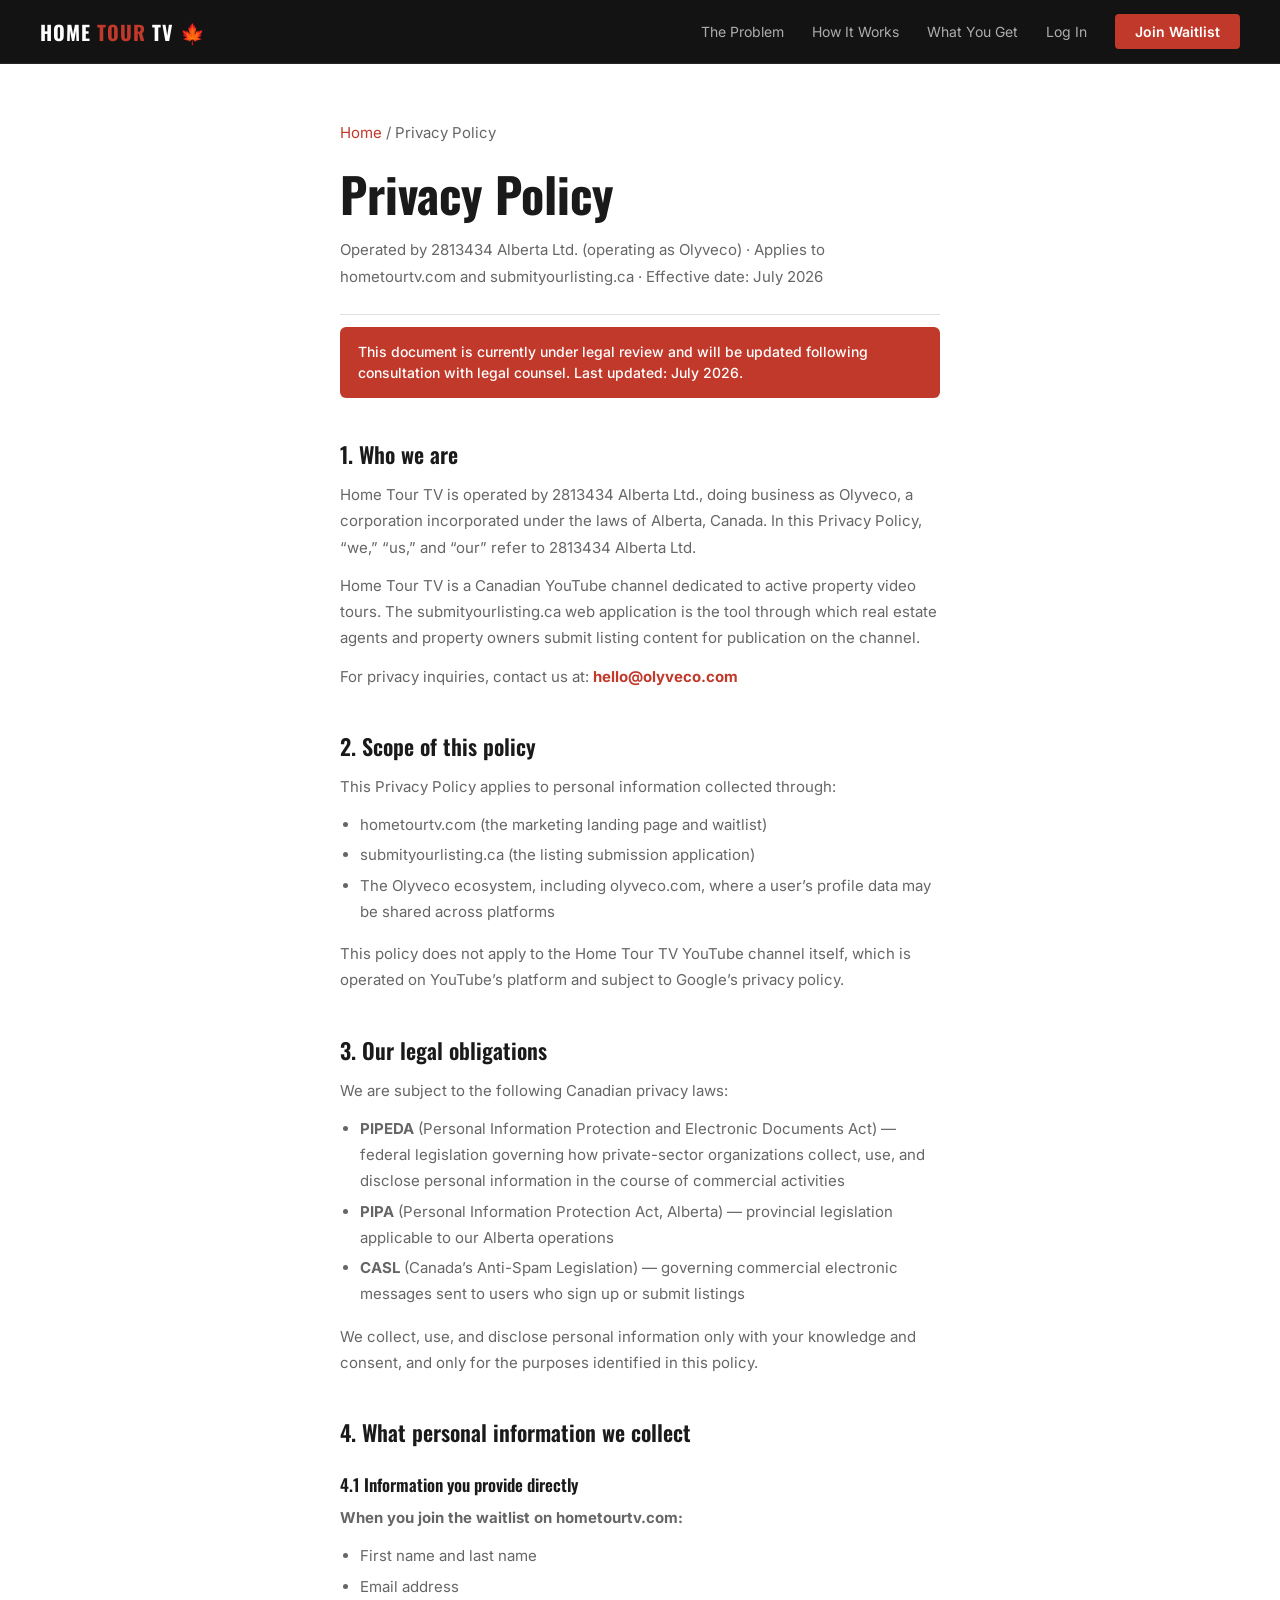
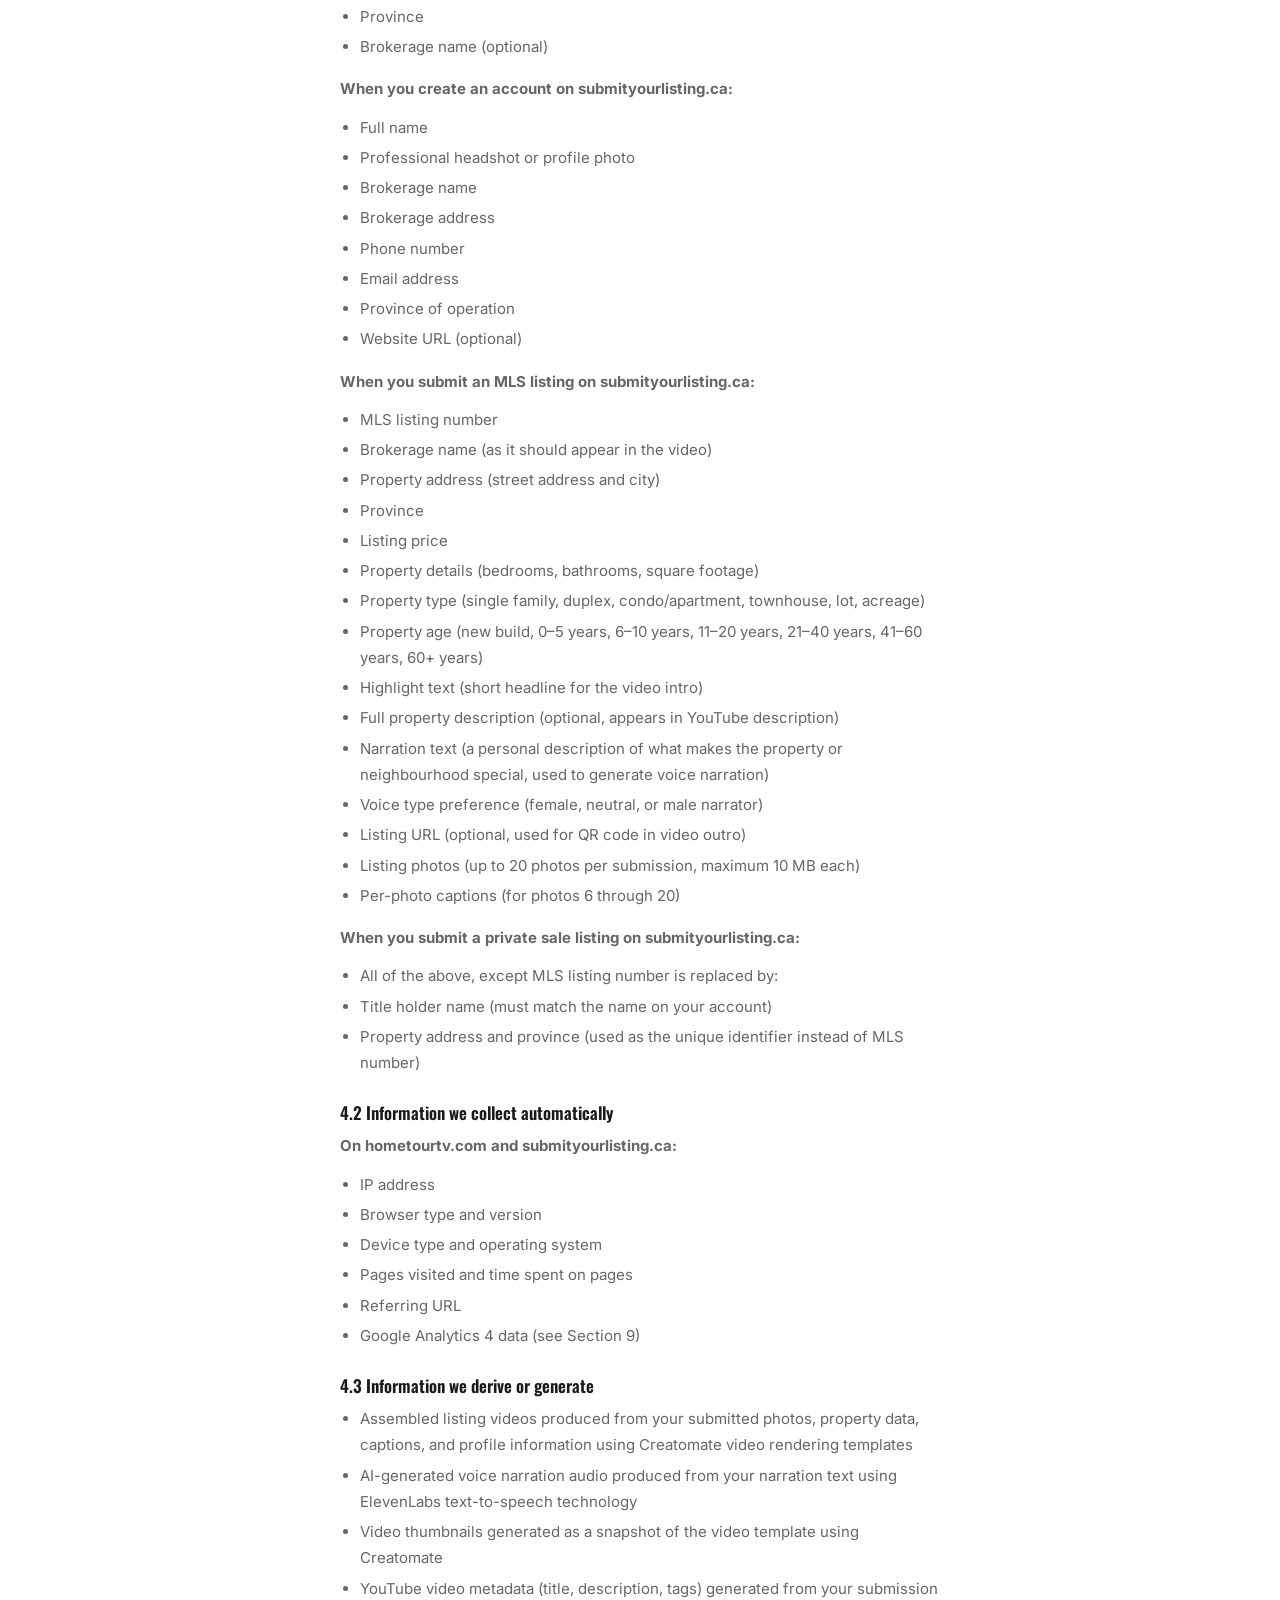
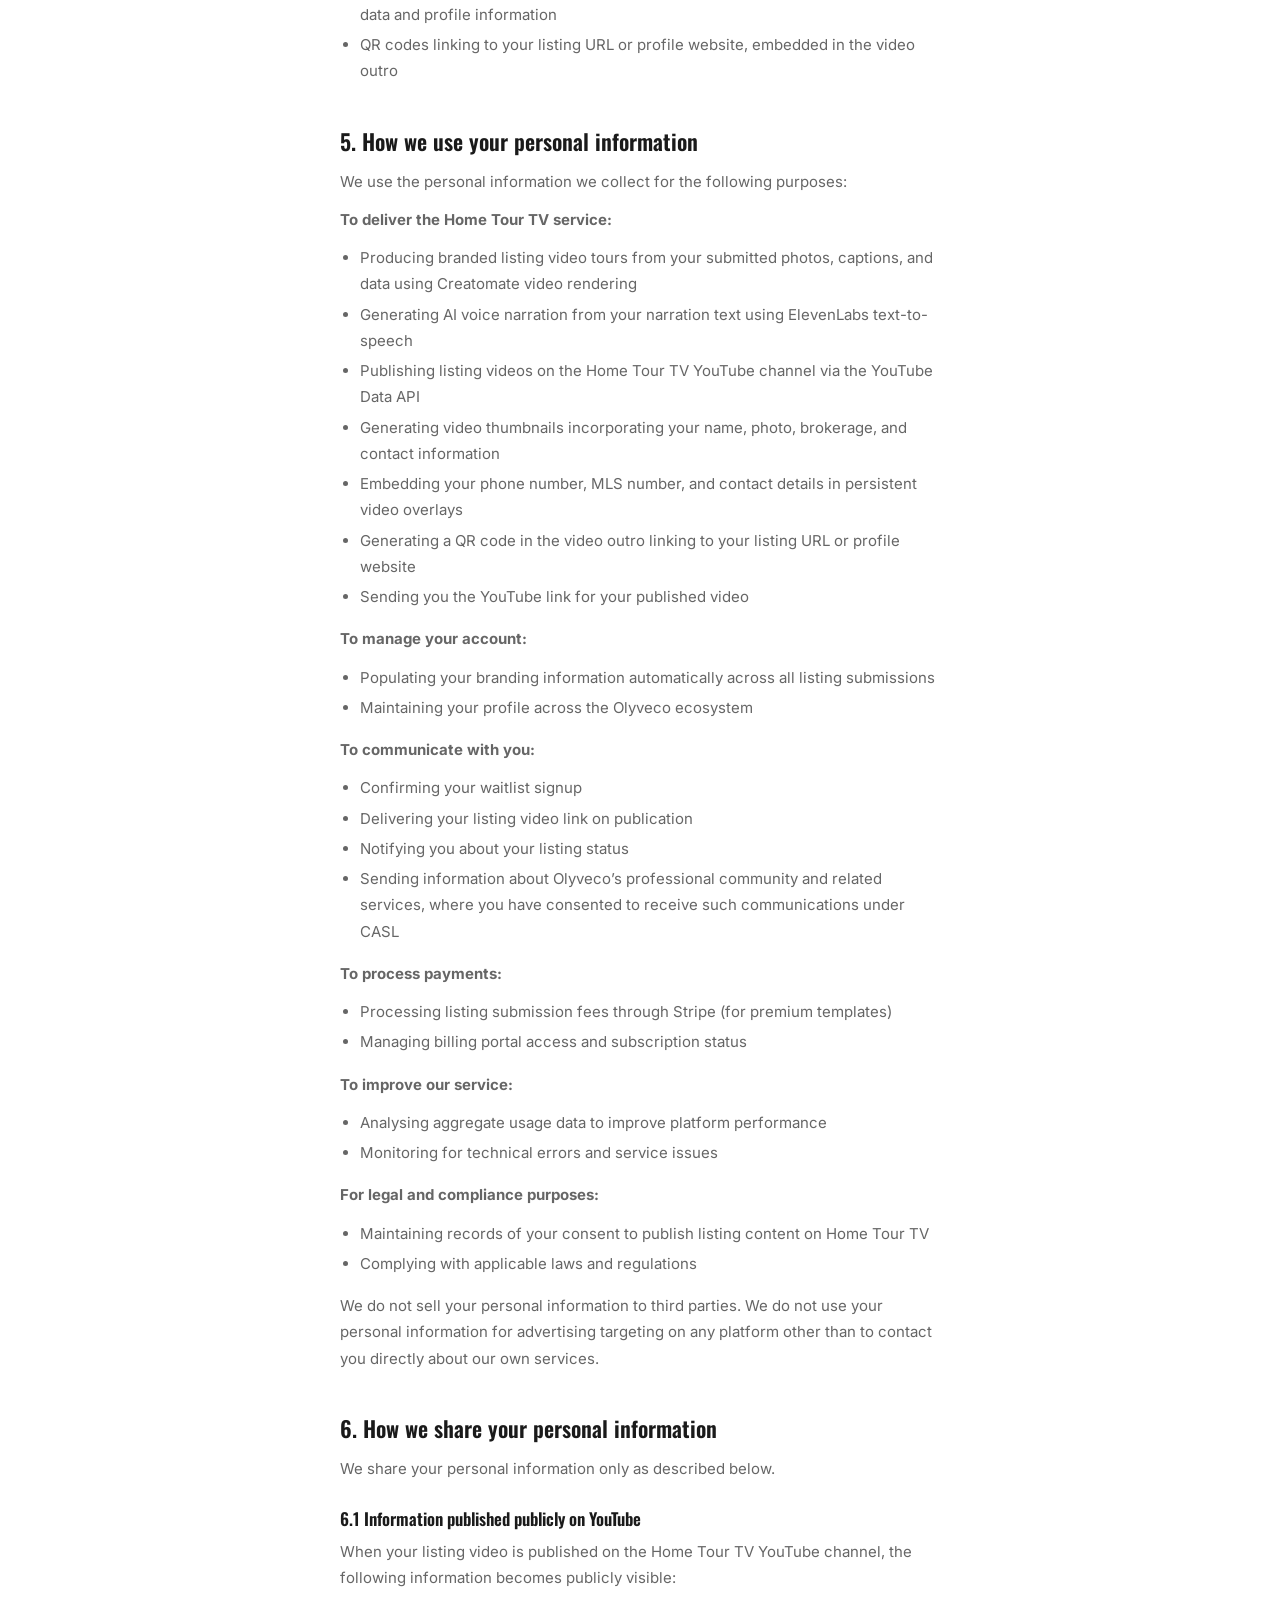
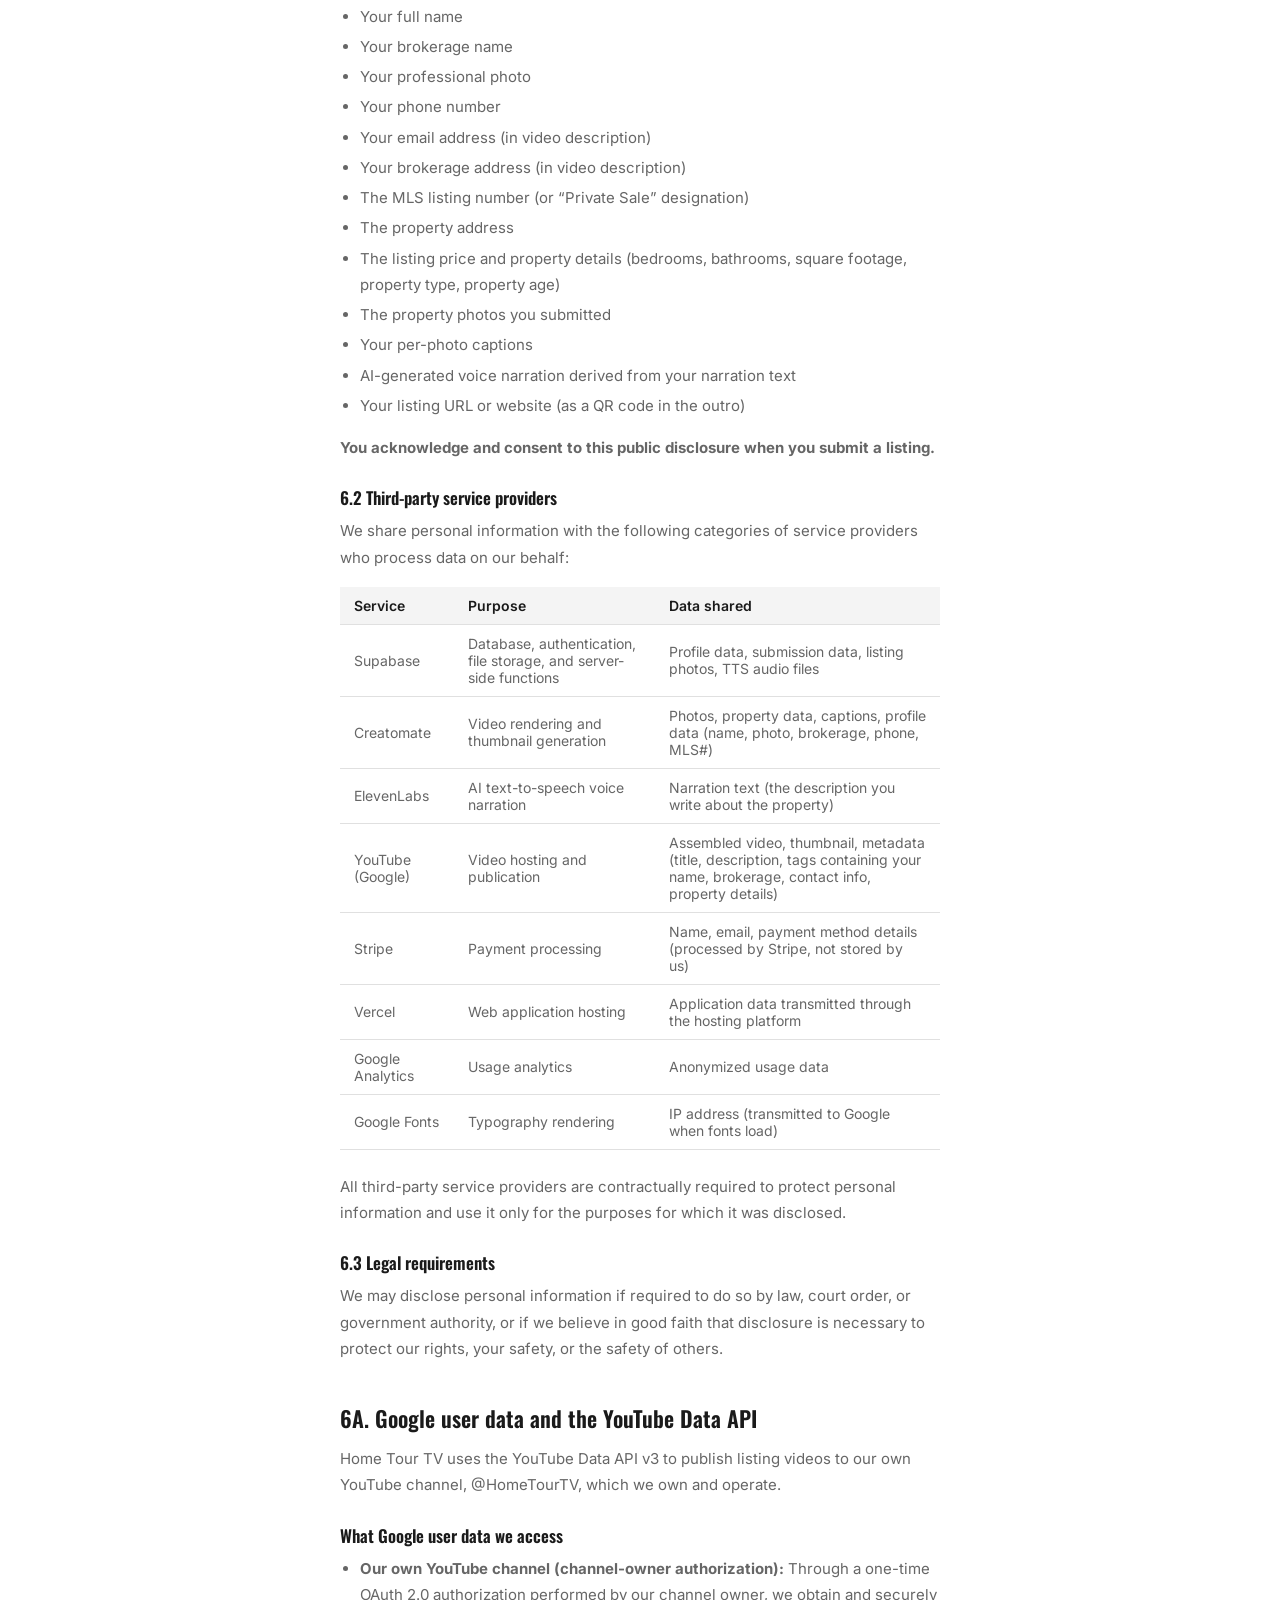
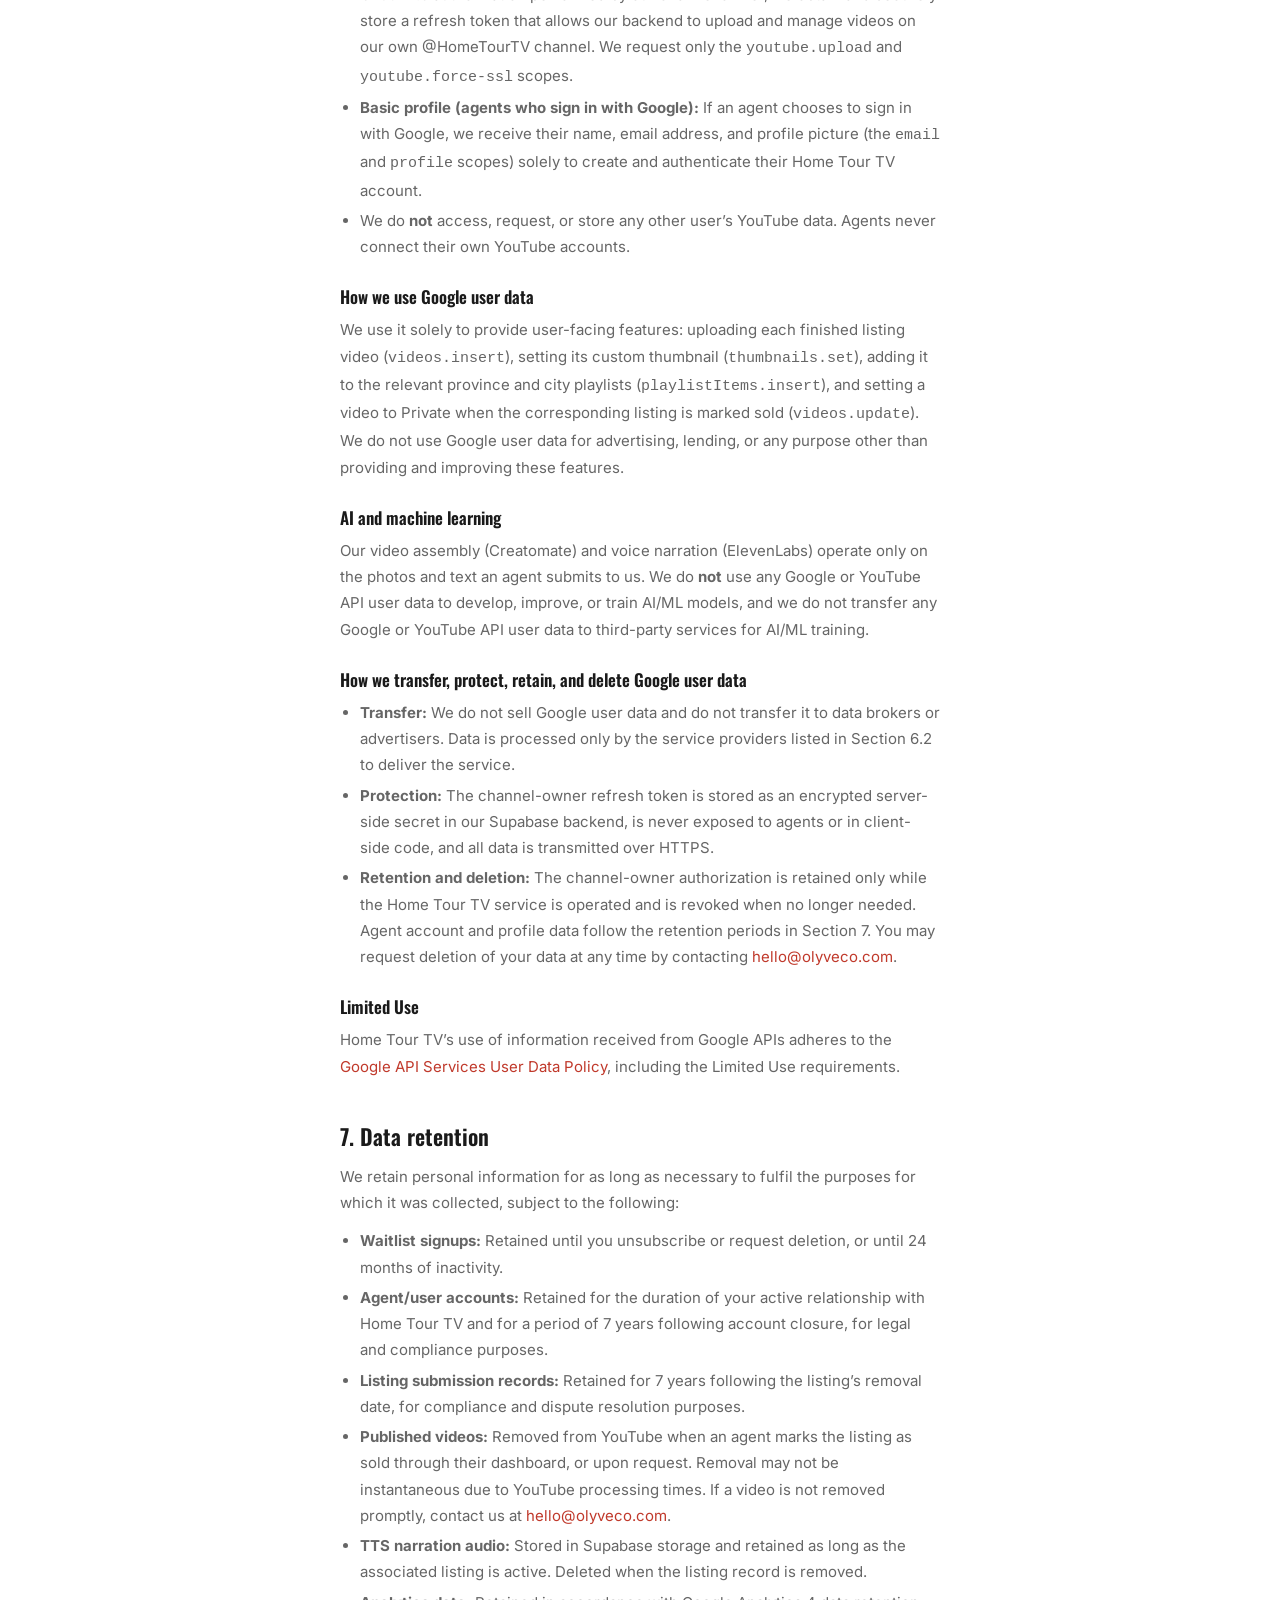
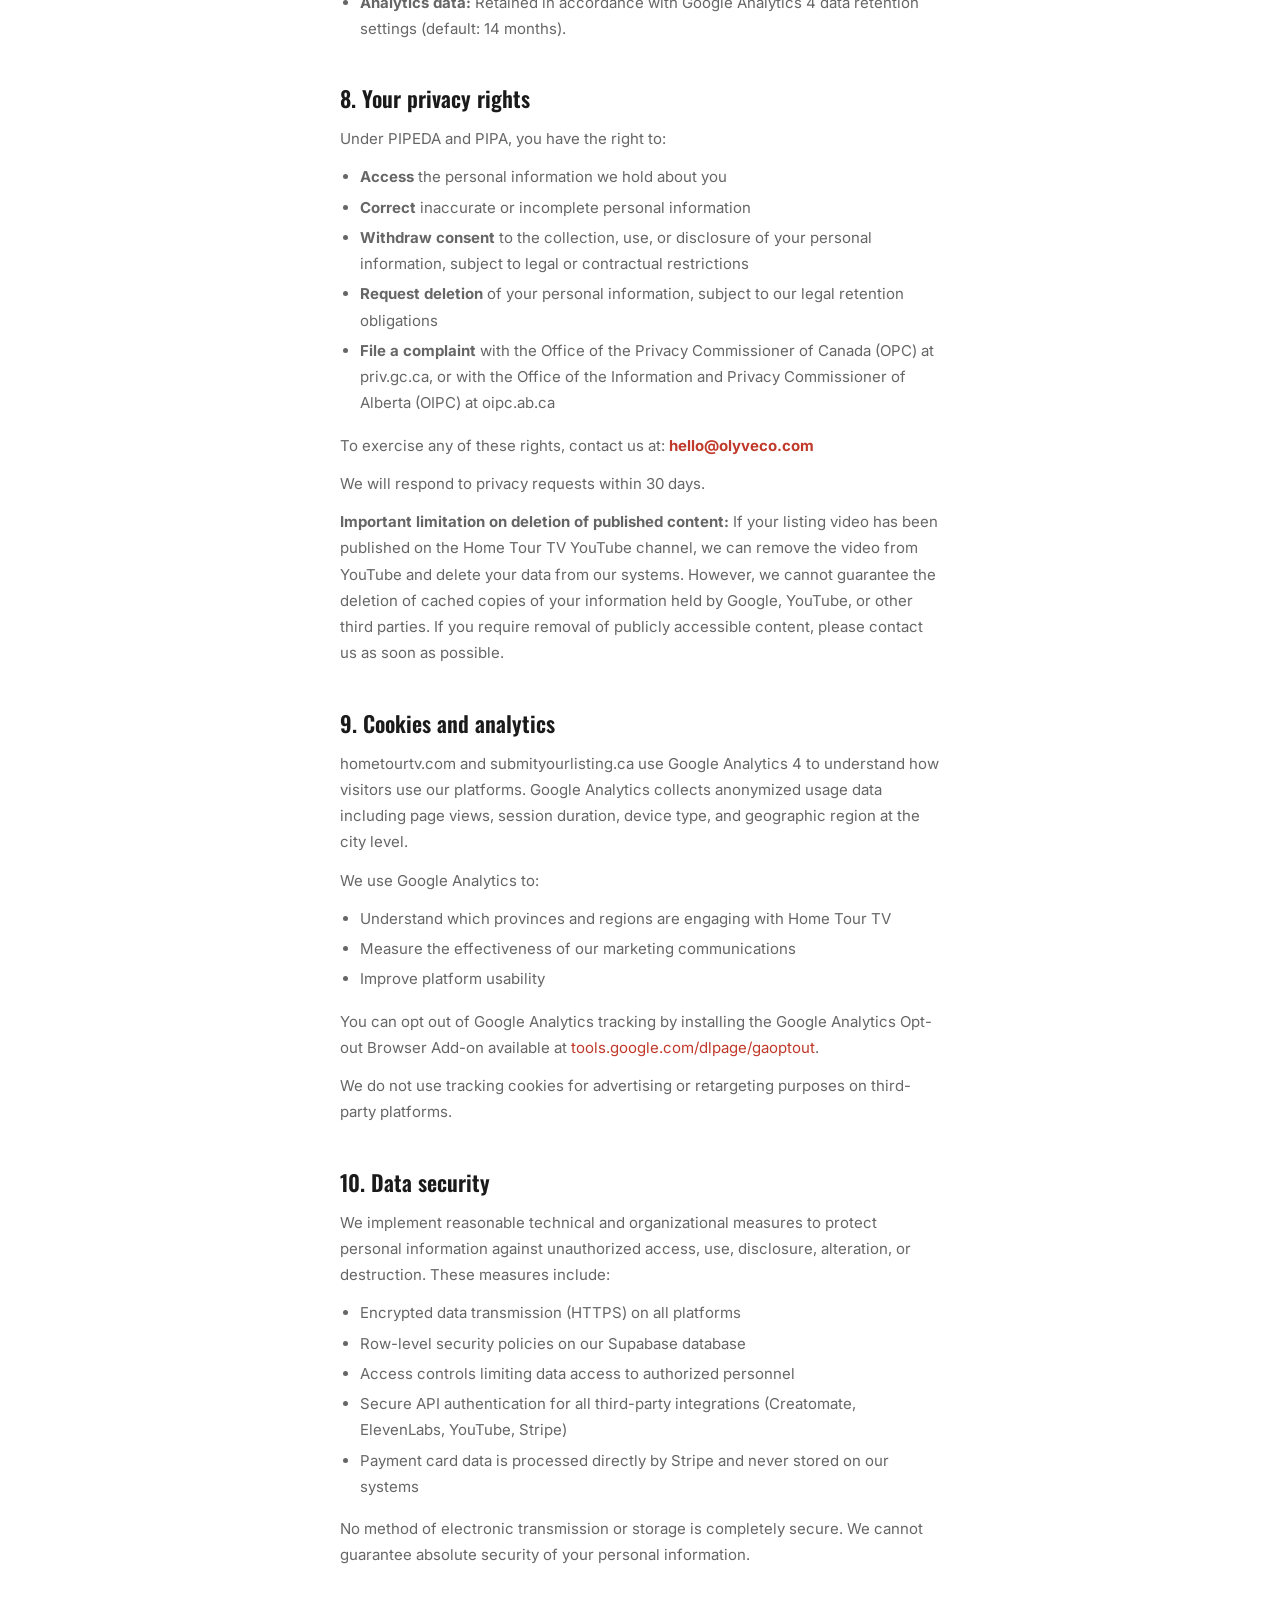
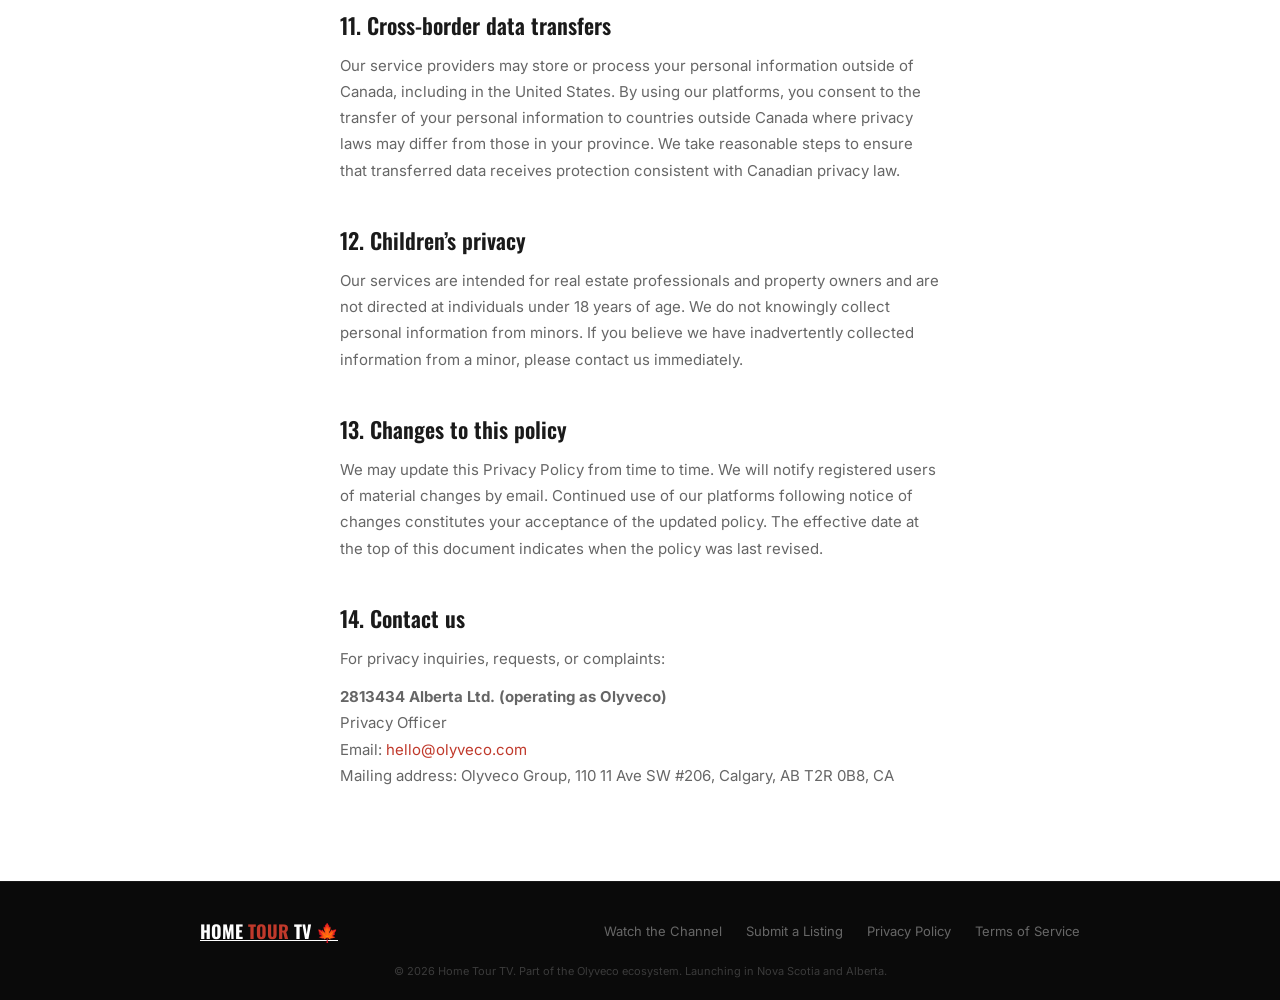
==== commit 415c1abe: "Add explicit Google user data / YouTube API disclosures to privacy policy Covers what Google user da" ====
--- a/privacy-policy.html
+++ b/privacy-policy.html
@@ -207,6 +207,32 @@
     <h3>6.3 Legal requirements</h3>
     <p>We may disclose personal information if required to do so by law, court order, or government authority, or if we believe in good faith that disclosure is necessary to protect our rights, your safety, or the safety of others.</p>
 
+    <h2>6A. Google user data and the YouTube Data API</h2>
+    <p>Home Tour TV uses the YouTube Data API v3 to publish listing videos to our own YouTube channel, @HomeTourTV, which we own and operate.</p>
+
+    <h3>What Google user data we access</h3>
+    <ul>
+      <li><strong>Our own YouTube channel (channel-owner authorization):</strong> Through a one-time OAuth 2.0 authorization performed by our channel owner, we obtain and securely store a refresh token that allows our backend to upload and manage videos on our own @HomeTourTV channel. We request only the <code>youtube.upload</code> and <code>youtube.force-ssl</code> scopes.</li>
+      <li><strong>Basic profile (agents who sign in with Google):</strong> If an agent chooses to sign in with Google, we receive their name, email address, and profile picture (the <code>email</code> and <code>profile</code> scopes) solely to create and authenticate their Home Tour TV account.</li>
+      <li>We do <strong>not</strong> access, request, or store any other user&rsquo;s YouTube data. Agents never connect their own YouTube accounts.</li>
+    </ul>
+
+    <h3>How we use Google user data</h3>
+    <p>We use it solely to provide user-facing features: uploading each finished listing video (<code>videos.insert</code>), setting its custom thumbnail (<code>thumbnails.set</code>), adding it to the relevant province and city playlists (<code>playlistItems.insert</code>), and setting a video to Private when the corresponding listing is marked sold (<code>videos.update</code>). We do not use Google user data for advertising, lending, or any purpose other than providing and improving these features.</p>
+
+    <h3>AI and machine learning</h3>
+    <p>Our video assembly (Creatomate) and voice narration (ElevenLabs) operate only on the photos and text an agent submits to us. We do <strong>not</strong> use any Google or YouTube API user data to develop, improve, or train AI/ML models, and we do not transfer any Google or YouTube API user data to third-party services for AI/ML training.</p>
+
+    <h3>How we transfer, protect, retain, and delete Google user data</h3>
+    <ul>
+      <li><strong>Transfer:</strong> We do not sell Google user data and do not transfer it to data brokers or advertisers. Data is processed only by the service providers listed in Section 6.2 to deliver the service.</li>
+      <li><strong>Protection:</strong> The channel-owner refresh token is stored as an encrypted server-side secret in our Supabase backend, is never exposed to agents or in client-side code, and all data is transmitted over HTTPS.</li>
+      <li><strong>Retention and deletion:</strong> The channel-owner authorization is retained only while the Home Tour TV service is operated and is revoked when no longer needed. Agent account and profile data follow the retention periods in Section 7. You may request deletion of your data at any time by contacting <a href="mailto:hello@olyveco.com">hello@olyveco.com</a>.</li>
+    </ul>
+
+    <h3>Limited Use</h3>
+    <p>Home Tour TV&rsquo;s use of information received from Google APIs adheres to the <a href="https://developers.google.com/terms/api-services-user-data-policy" target="_blank" rel="noopener">Google API Services User Data Policy</a>, including the Limited Use requirements.</p>
+
     <h2>7. Data retention</h2>
     <p>We retain personal information for as long as necessary to fulfil the purposes for which it was collected, subject to the following:</p>
     <ul>
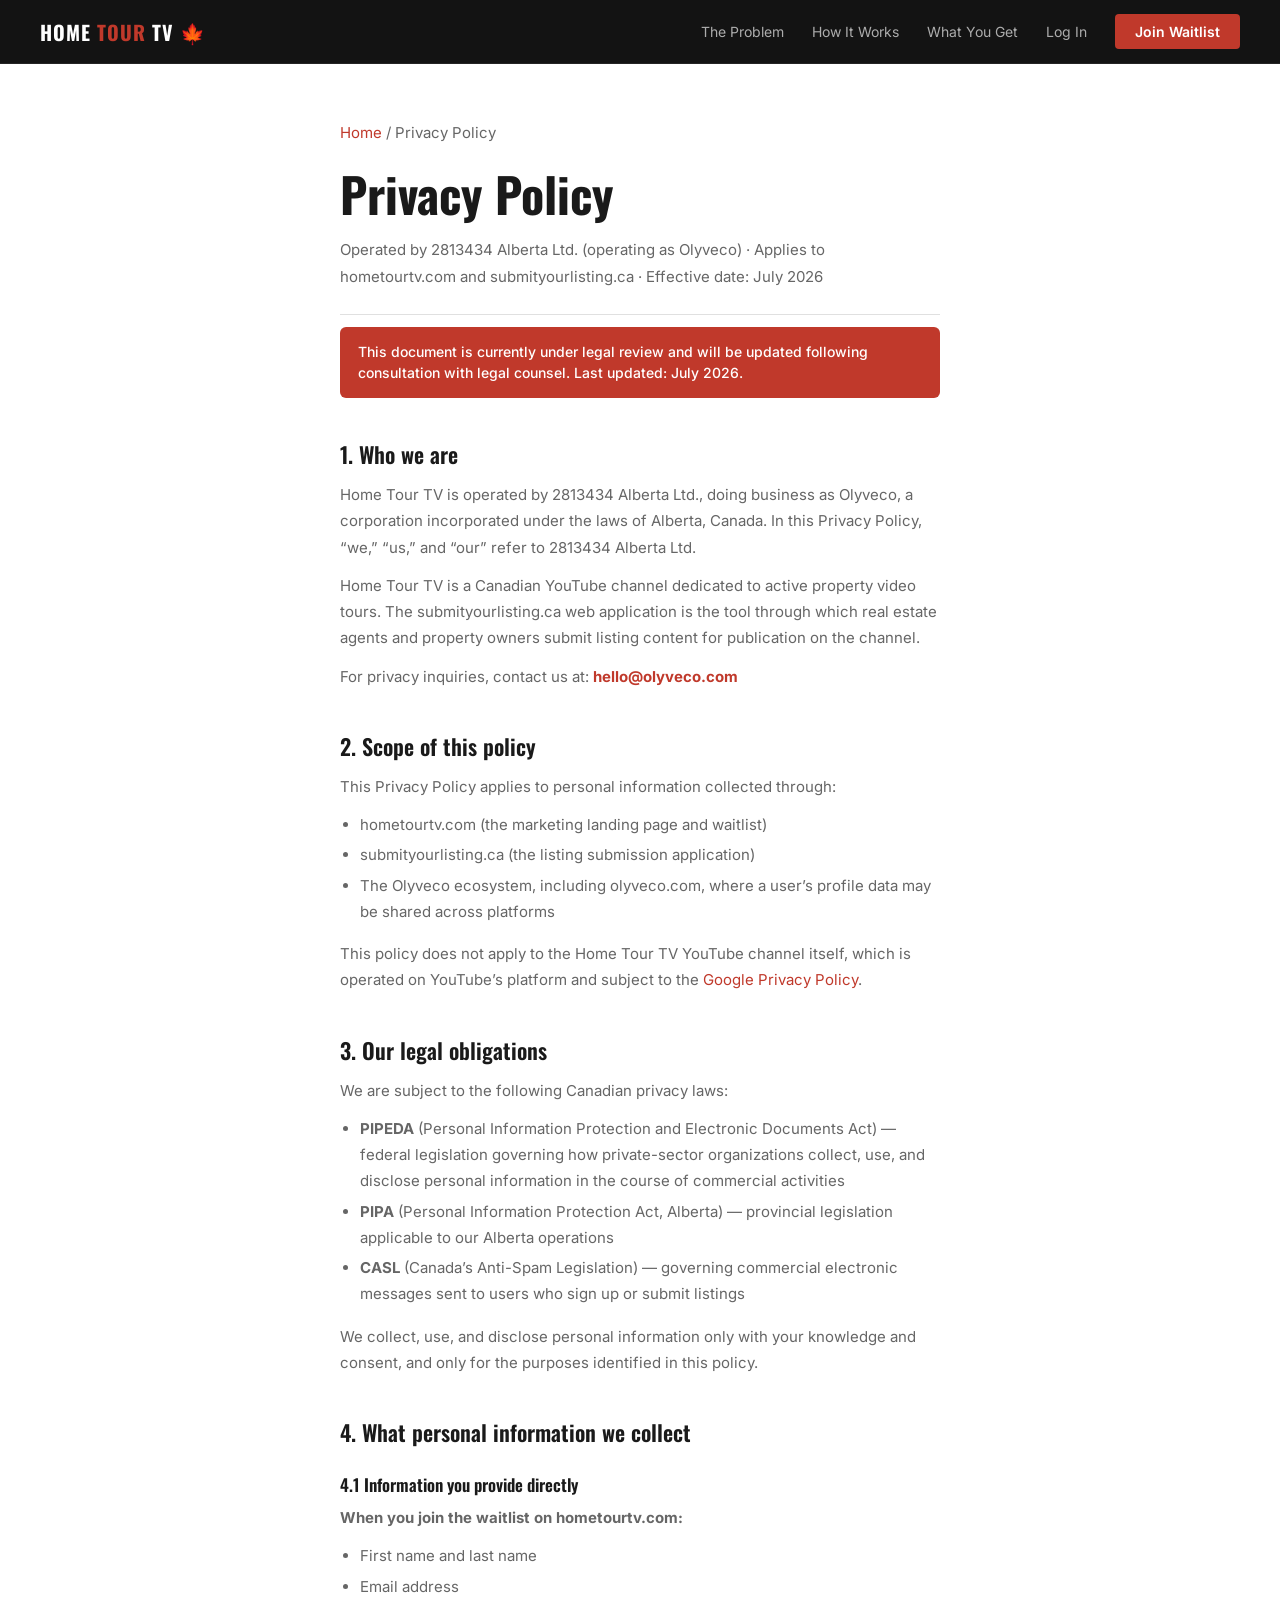
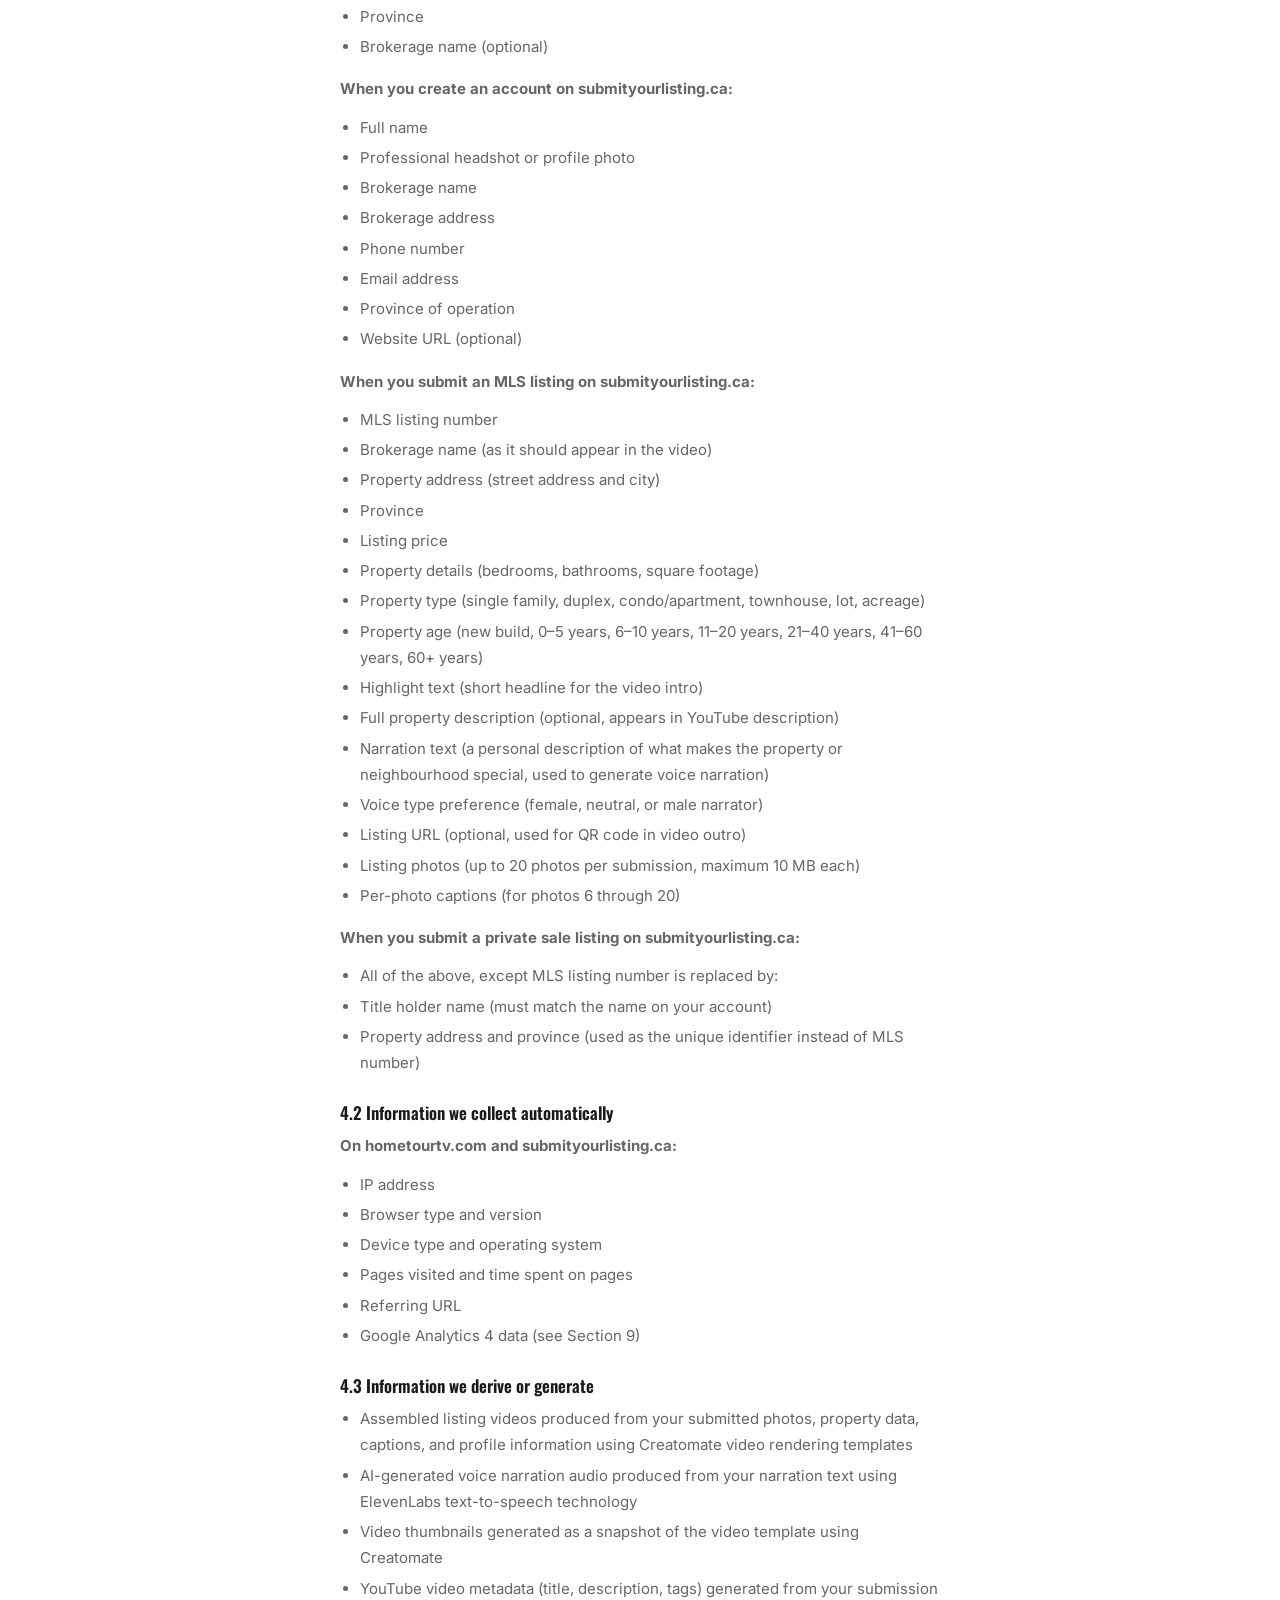
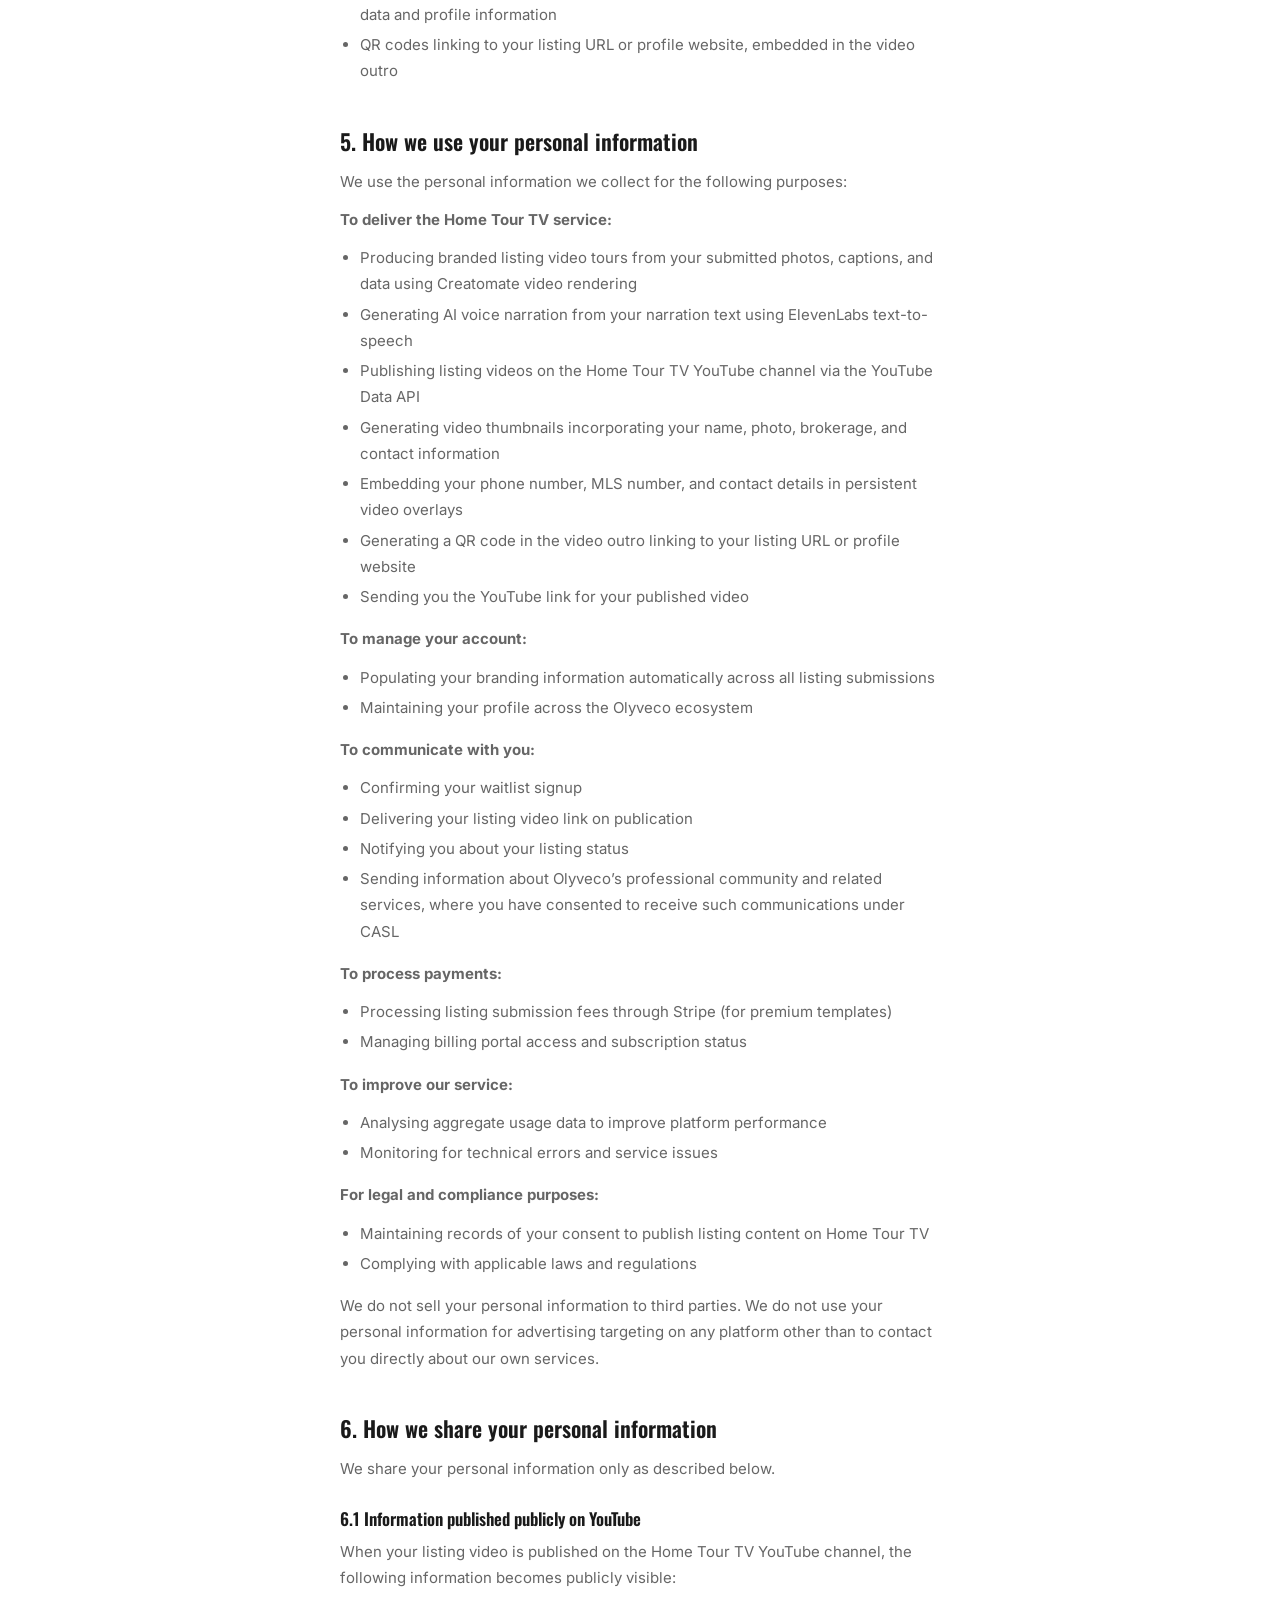
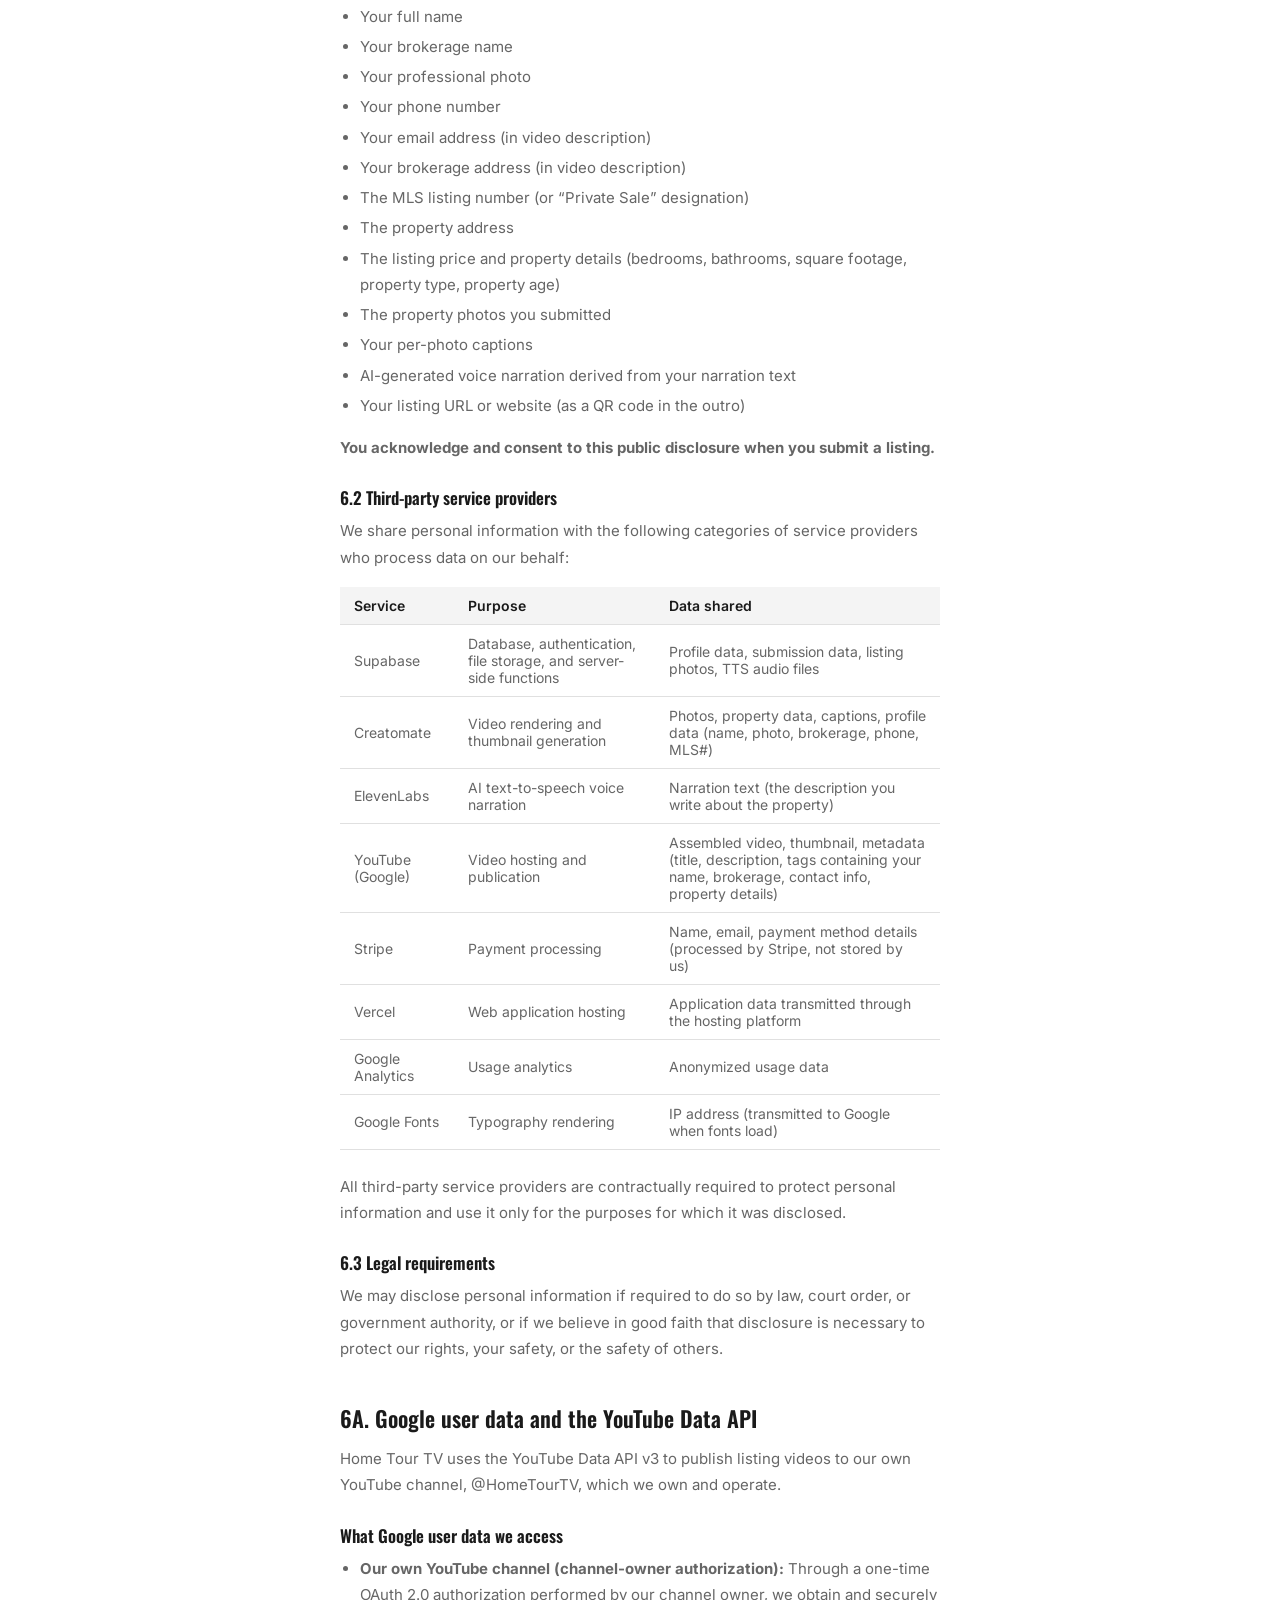
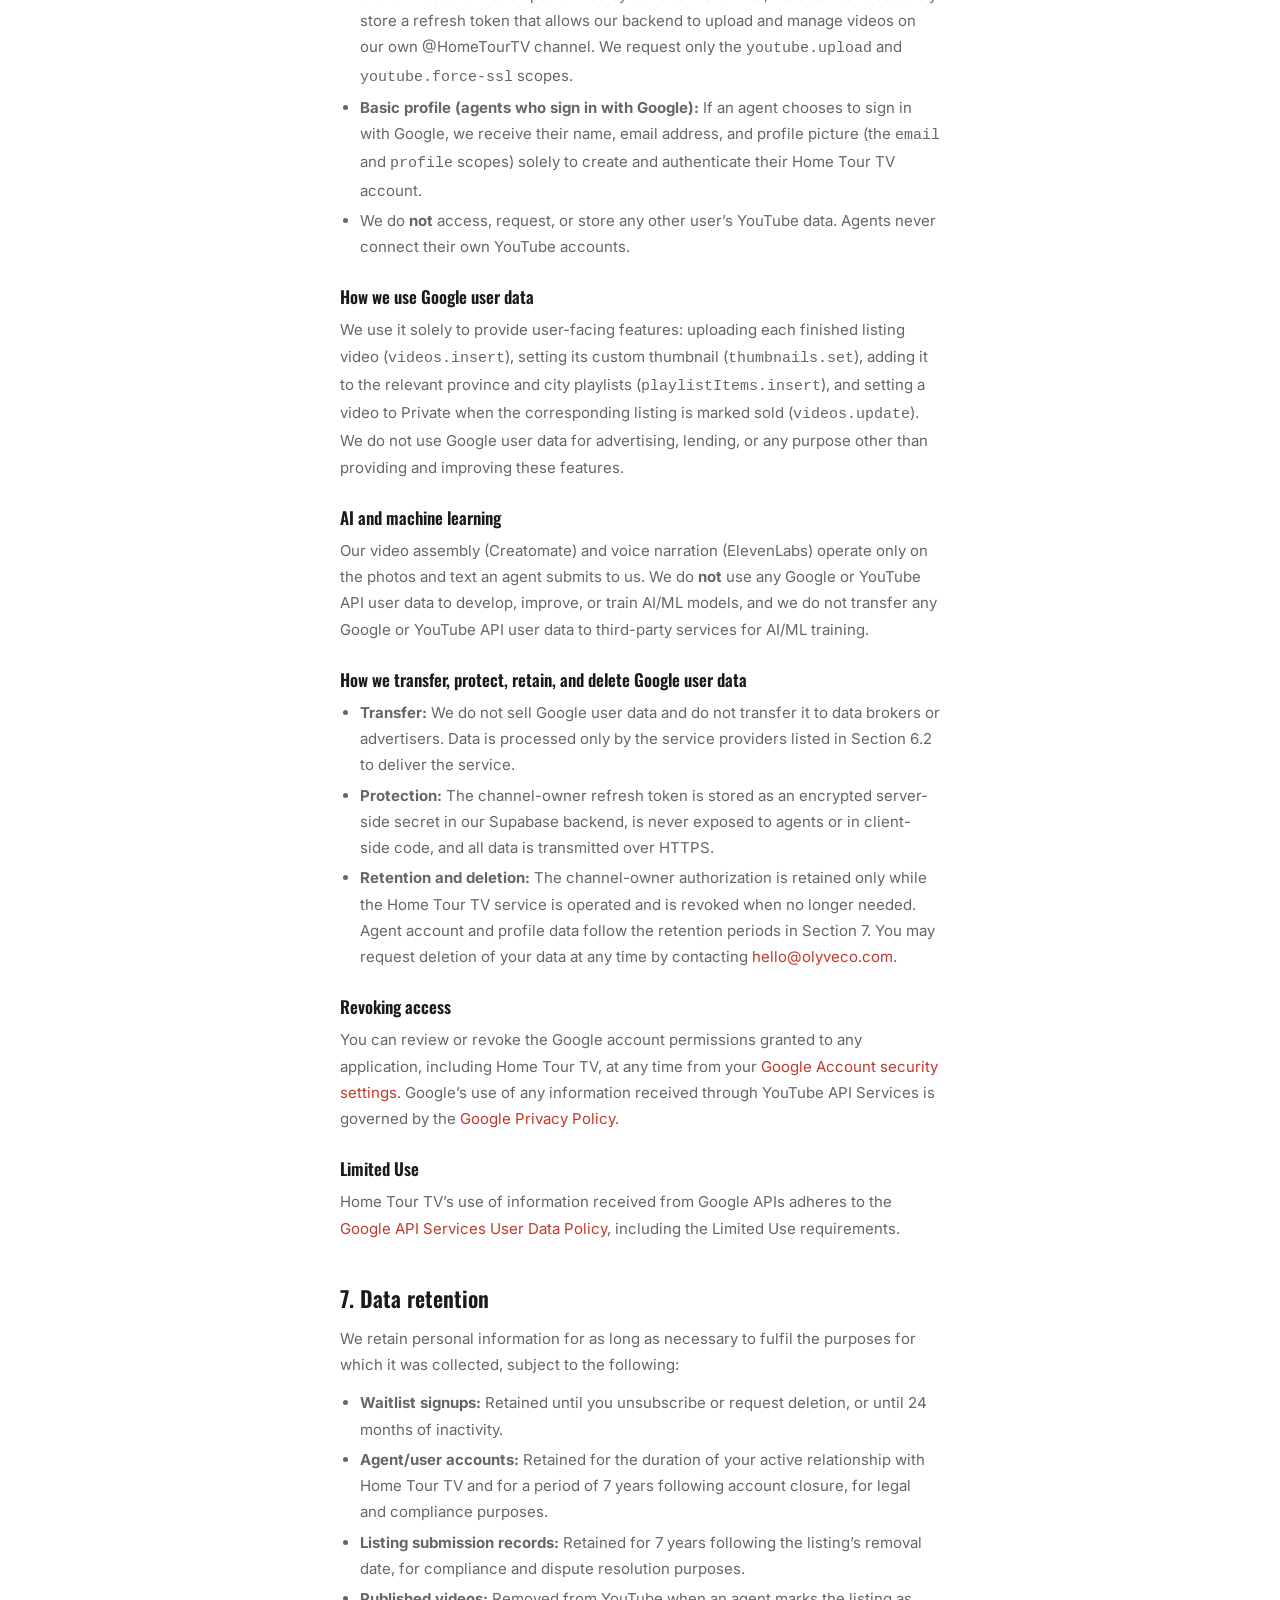
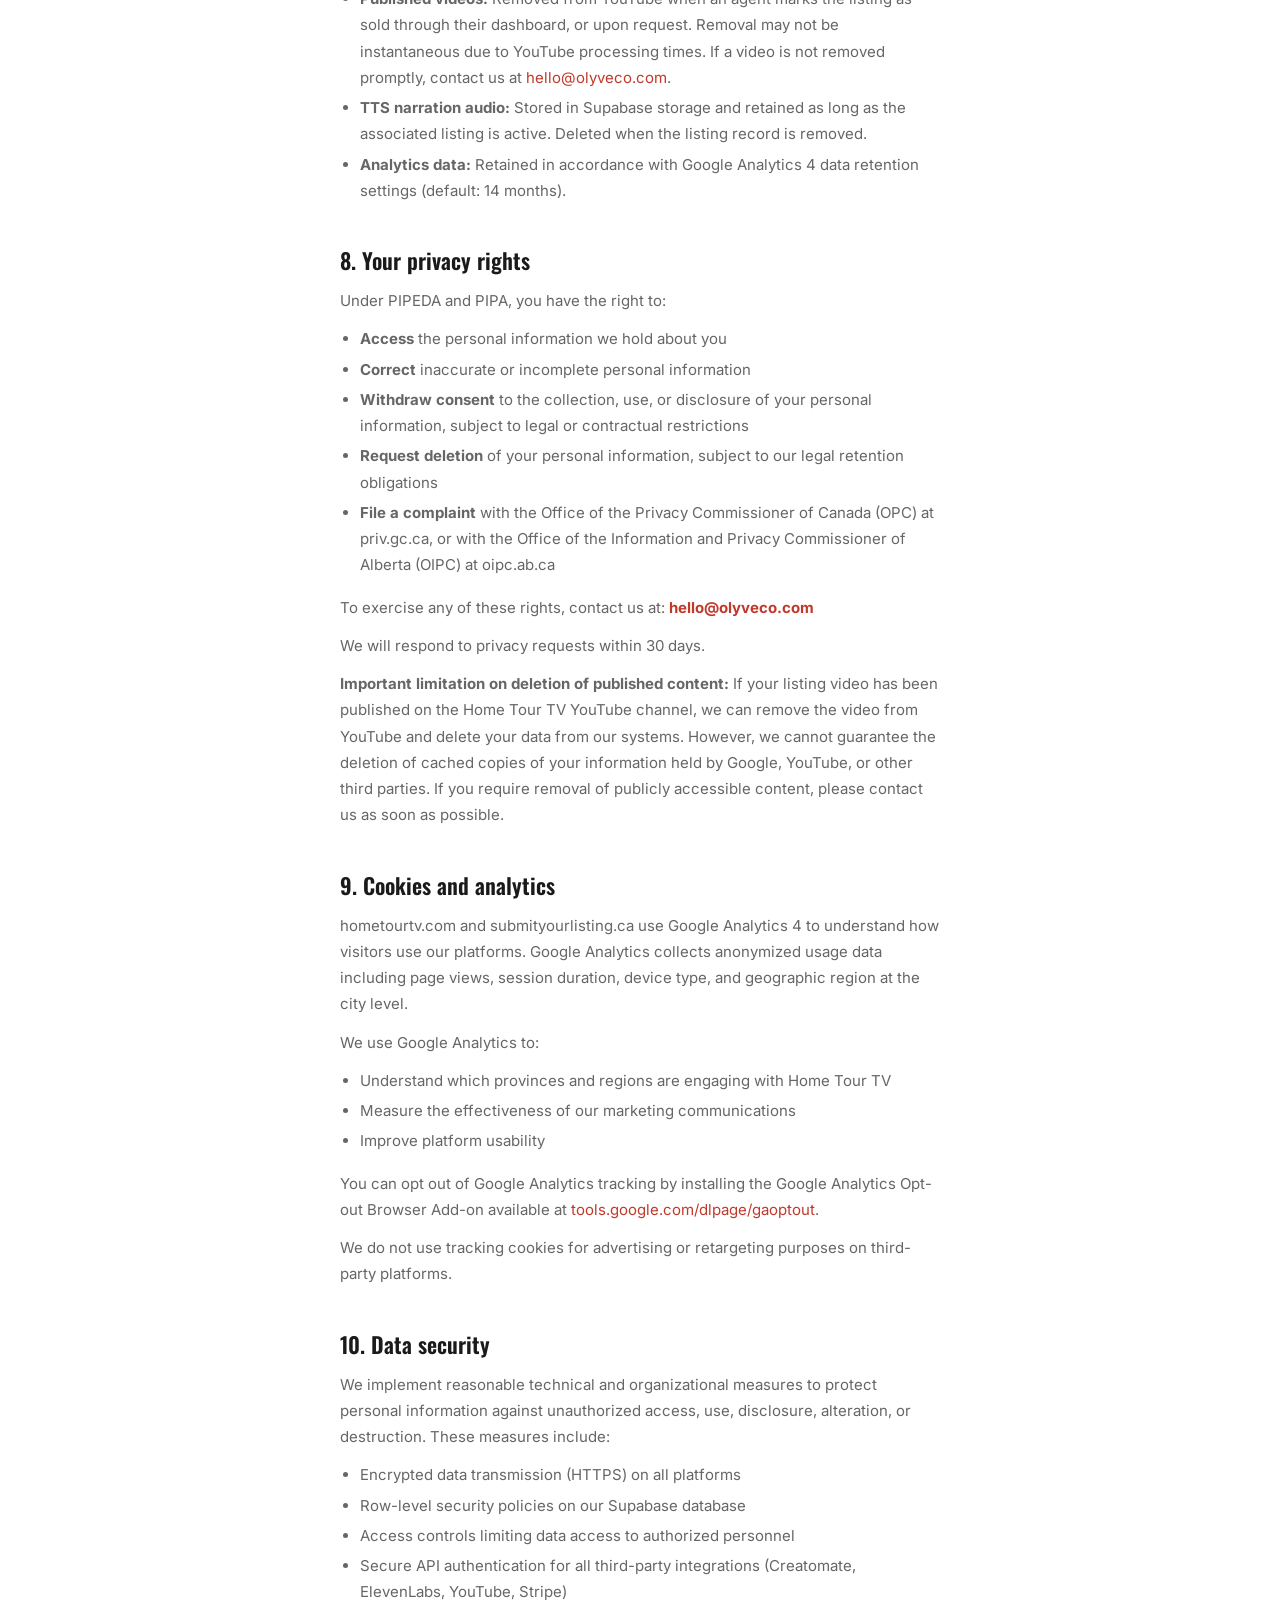
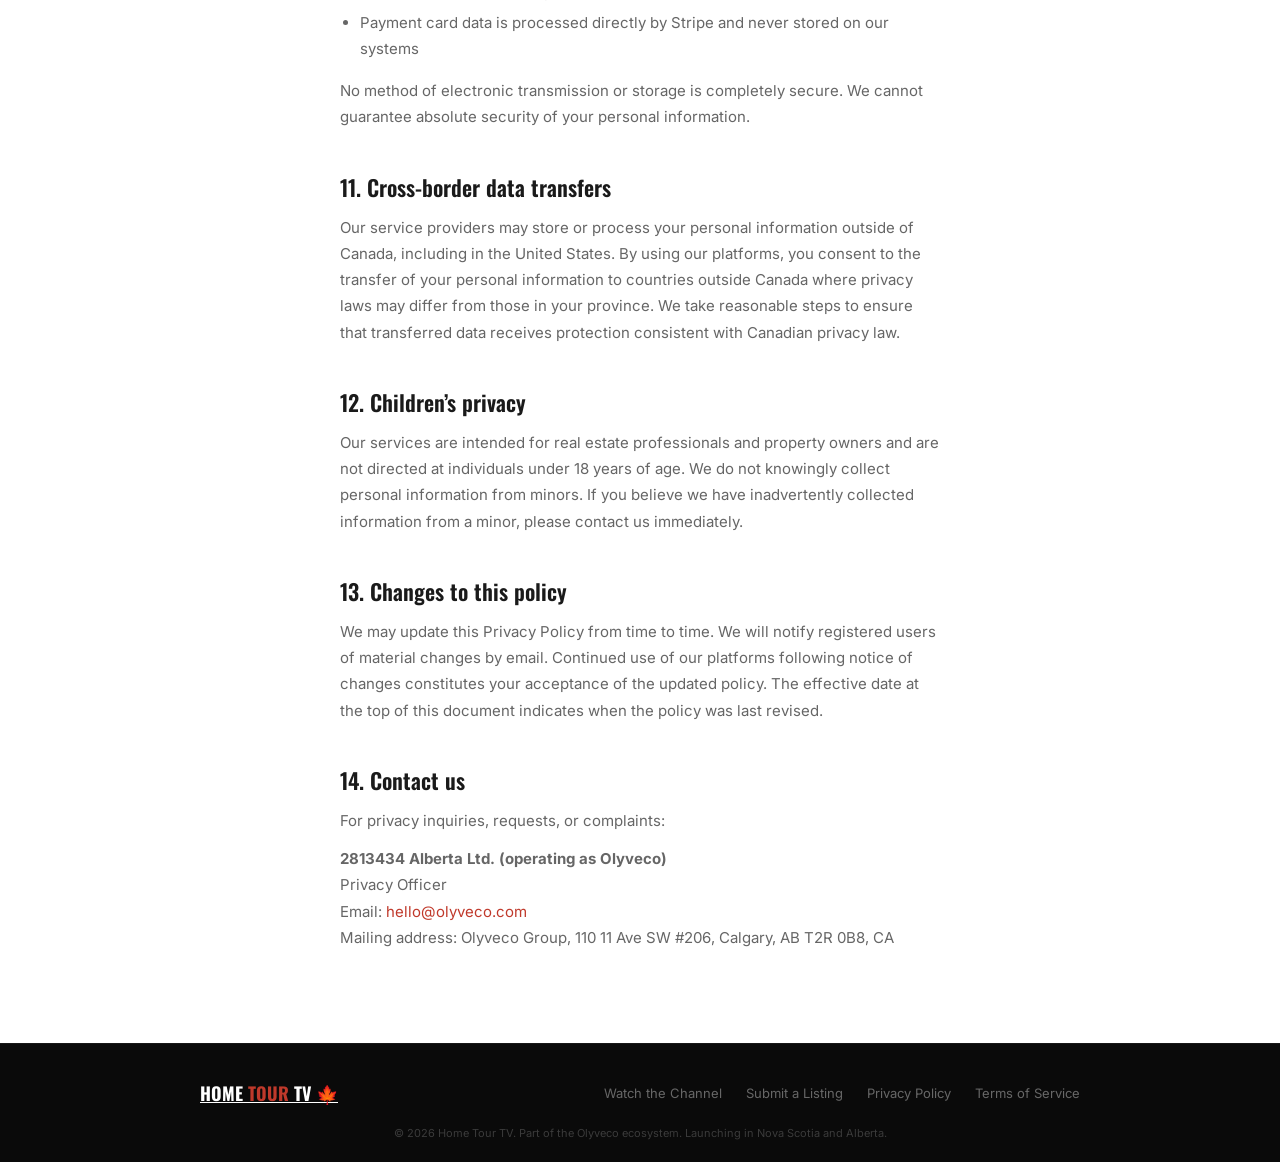
==== commit 6f97aad0: "Strengthen privacy policy for YouTube audit evidence - Hyperlink the Google Privacy Policy (was plai" ====
--- a/privacy-policy.html
+++ b/privacy-policy.html
@@ -45,7 +45,7 @@
       <li>submityourlisting.ca (the listing submission application)</li>
       <li>The Olyveco ecosystem, including olyveco.com, where a user&rsquo;s profile data may be shared across platforms</li>
     </ul>
-    <p>This policy does not apply to the Home Tour TV YouTube channel itself, which is operated on YouTube&rsquo;s platform and subject to Google&rsquo;s privacy policy.</p>
+    <p>This policy does not apply to the Home Tour TV YouTube channel itself, which is operated on YouTube&rsquo;s platform and subject to the <a href="https://www.google.com/policies/privacy" target="_blank" rel="noopener">Google Privacy Policy</a>.</p>
 
     <h2>3. Our legal obligations</h2>
     <p>We are subject to the following Canadian privacy laws:</p>
@@ -230,6 +230,9 @@
       <li><strong>Retention and deletion:</strong> The channel-owner authorization is retained only while the Home Tour TV service is operated and is revoked when no longer needed. Agent account and profile data follow the retention periods in Section 7. You may request deletion of your data at any time by contacting <a href="mailto:hello@olyveco.com">hello@olyveco.com</a>.</li>
     </ul>
 
+    <h3>Revoking access</h3>
+    <p>You can review or revoke the Google account permissions granted to any application, including Home Tour TV, at any time from your <a href="https://myaccount.google.com/permissions" target="_blank" rel="noopener">Google Account security settings</a>. Google&rsquo;s use of any information received through YouTube API Services is governed by the <a href="https://www.google.com/policies/privacy" target="_blank" rel="noopener">Google Privacy Policy</a>.</p>
+
     <h3>Limited Use</h3>
     <p>Home Tour TV&rsquo;s use of information received from Google APIs adheres to the <a href="https://developers.google.com/terms/api-services-user-data-policy" target="_blank" rel="noopener">Google API Services User Data Policy</a>, including the Limited Use requirements.</p>
 
